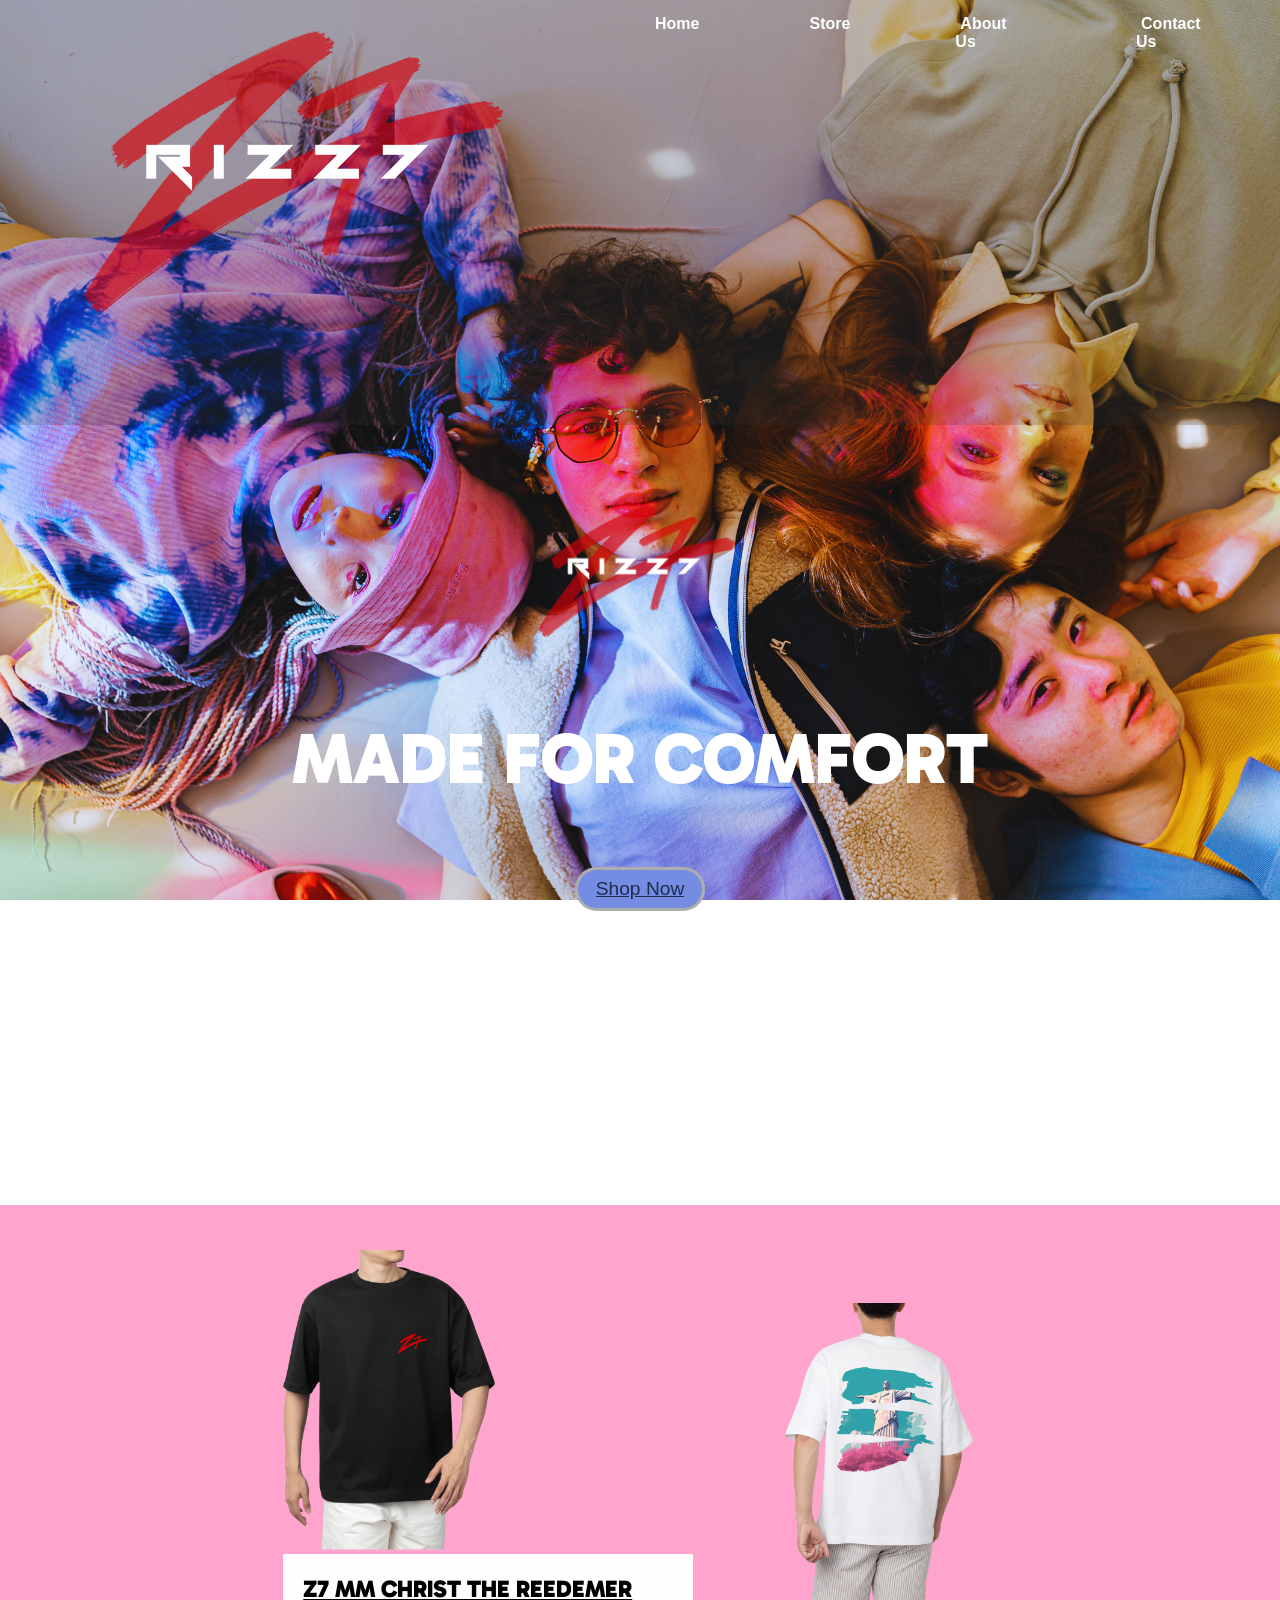
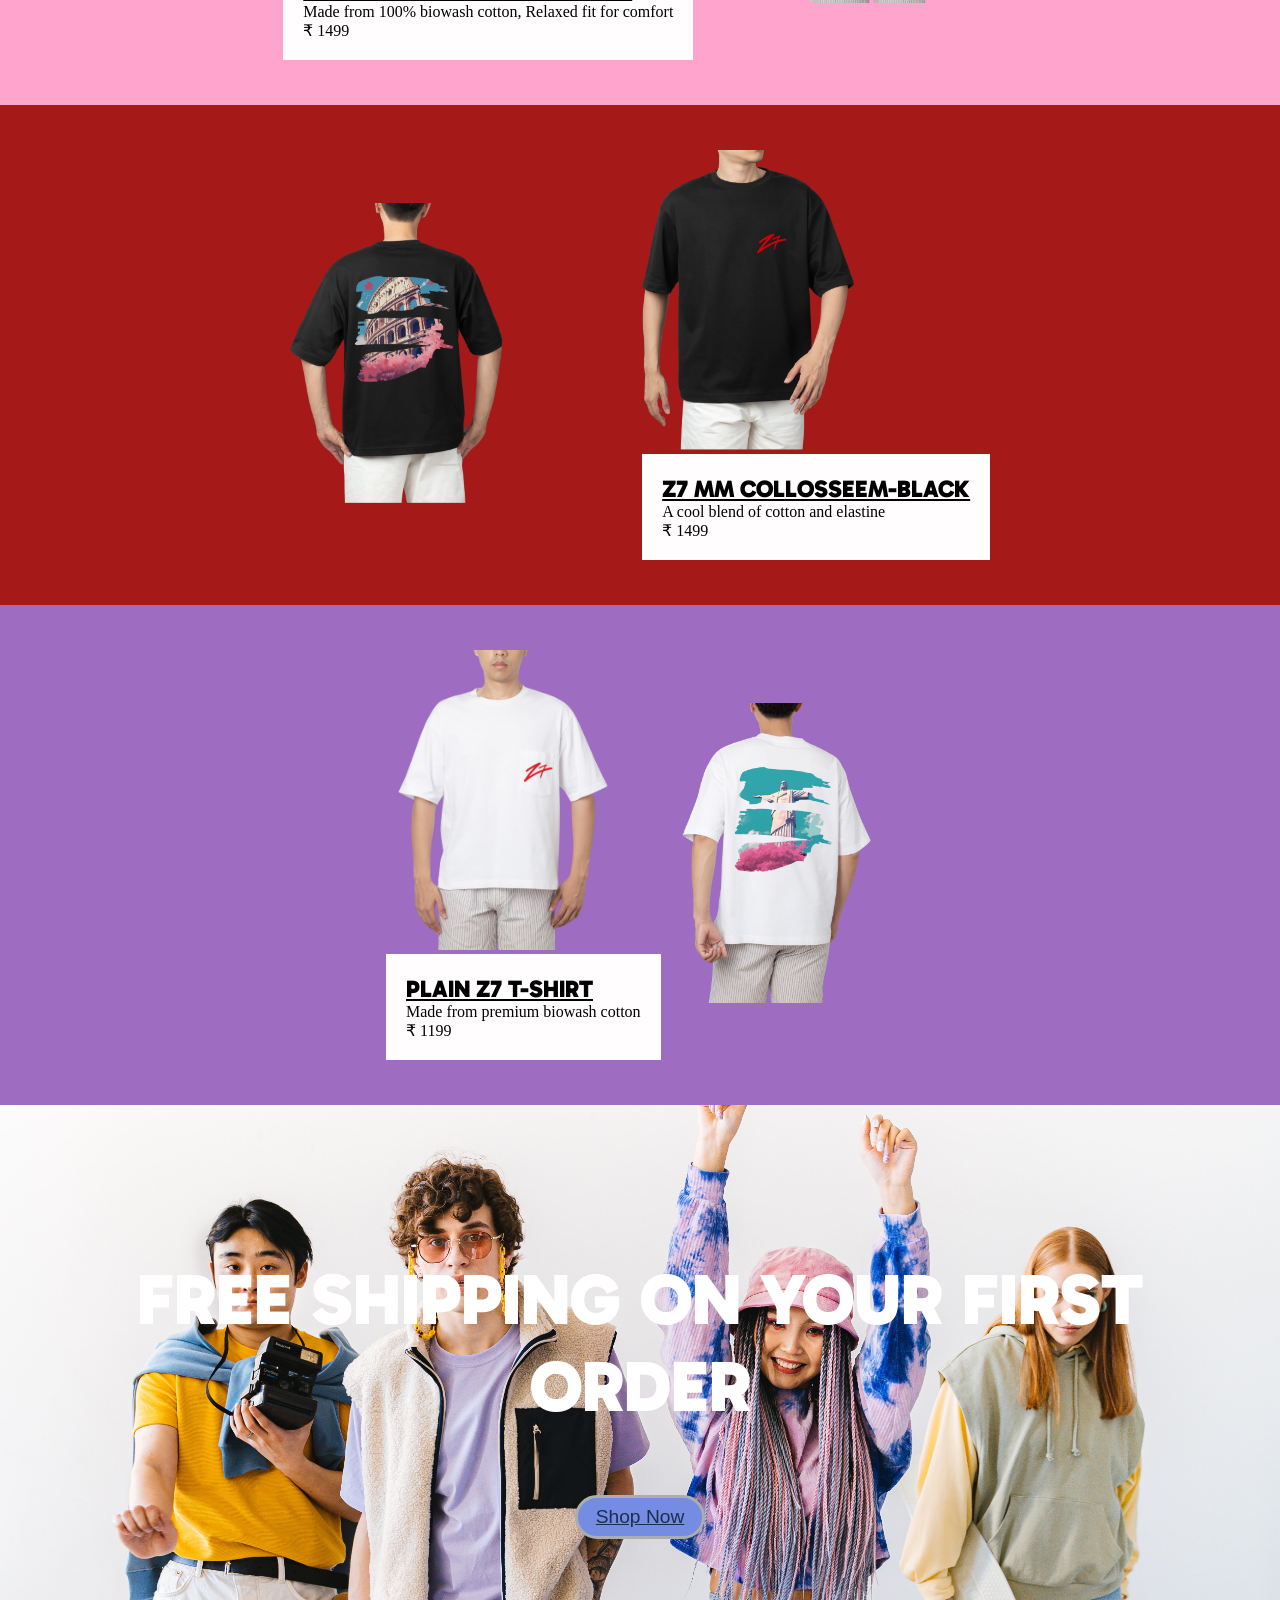
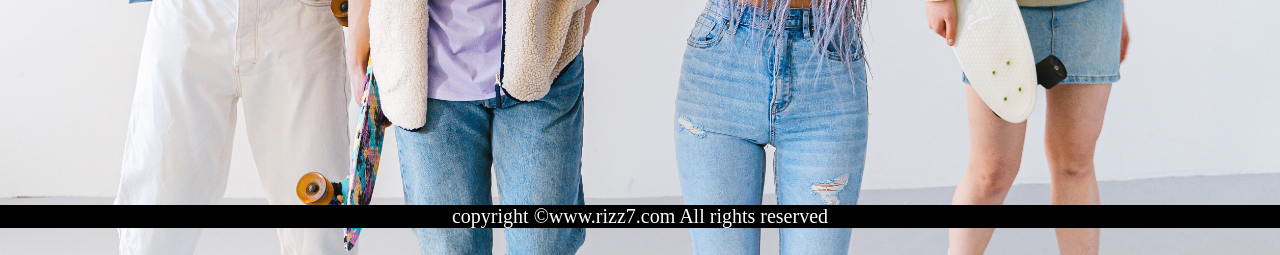
==== index.html @ 1fa8eeb3 "Add files via upload" ====
<!DOCTYPE html>
<html lang="en">

<head>
  <meta charset="UTF-8">
  <meta name="viewport" content="width=device-width, initial-scale=1.0">
  <title>clothing</title>
  <link rel="stylesheet" href="style.css">
  <link rel="preconnect" href="https://fonts.googleapis.com">
  <link rel="preconnect" href="https://fonts.googleapis.com">
  <link rel="preconnect" href="https://fonts.gstatic.com" crossorigin>
  <link href="https://fonts.googleapis.com/css2?family=Gabarito:wght@800&display=swap" rel="stylesheet">

</head>

<body>
  <header>
    <nav>

      <ul>
        <img class="log" src="logo.png" alt="">
        <li class="item"><a href="#Home">Home</a></li>
        <li class="item"><a href="#">Store</a></li>
        <li class="item"><a href="#">About Us</a></li>
        <li class="item"><a href="#foot">Contact Us</a></li>
      </ul>
      <label id="icon">
        <i class="fas fa-barss"></i>
      </label>
    </nav>
  </header>
  <section id="container-1">
    <img class="logo" src="logo.png" alt="">
    <h1 class="h-primary">MADE FOR COMFORT</h1>

    <button class="btn">Shop Now</button>
  </section>

  <section id="container-2">
    <div id="cont2">
      <div class="box2">
        <img class="img" src="imga.png" alt="">
        <div class="font">

          <h2 class="h-secondary center">Z7 MM CHRIST THE REEDEMER</h2>
          <p class="center">Made from 100% biowash cotton, Relaxed fit for comfort
            <br> ₹ 1499
          </p>
        </div>
      </div>
      <div class="box2">
        <img class="img" src="imgd.png" alt="">
      </div>
    </div>
  </section>
  <section id="container-3">
    <div id="cont3">
      <div class="box3">
        <img class="img" src="imgb.png" alt="">
      </div>
      <div class="box3">
        <img class="img" src="imga.png" alt="">
        <div class="font">
          <h2 class="h-secondary center">Z7 MM COLLOSSEEM-BLACK</h2>

          <p class="center">A cool blend of cotton and elastine

            <br> ₹ 1499
          </p>
        </div>
      </div>
    </div>

    <section id="container-4">
      <div id="cont4">
        <div class="box4">
          <img class="img" src="imgc.png" alt="">
          <div class="font">

            <h2 class="h-secondary center">PLAIN Z7 T-SHIRT</h2>
            <p class="center">Made from premium biowash cotton

              <br> ₹ 1199
            </p>
          </div>
        </div>
        <div class="box4">
          <img class="img" src="imgd.png" alt="">
        </div>
      </div>
    </section>
    <section id="container-5">
      <h1 class="h-primary">FREE SHIPPING ON YOUR FIRST ORDER</h1>
      <button class="btn">Shop Now</button>
    </section>


    <footer id="foot">
      <div class="footer">
        copyright &copy;www.rizz7.com All rights reserved
      </div>
    </footer>
</body>

</html>
---- style.css ----
* {
    margin: 0;
    padding: 0;
  }
  
  header {
    margin: 5px;
    display: block;
    margin: auto;
    width: 100%;
    background-color: #33333332;
    align-content: center;
  }
  
  header nav ul {
    display: flex;
    /* align-items: center; */
    justify-content: center;
    list-style: none;
  }
  
  nav li {
    margin: 15px 50px;
  }
  nav ul li:hover {
    transform: scale(1.2);
  }
  nav ul li a {
    color: #fff;
    text-decoration: none;
    padding: 5px;
    font-weight: bold;
    font-family: "Roboto", sans-serif;
  }
  nav ul li a:hover {
    background-color: #d3c7c7;
    border-radius: 4px;
    color: black;
    text-decoration: underline;
    /* box-shadow: 0px 0px 10px 2px rgb(248, 240, 240); */
  }
  
  #container-1 {
    display: flex;
    flex-direction: column;
    height: 600px;
    justify-content: center;
    align-items: center;
    color: #fff;
  }
  .logo {
    height: 250px;
  }
  
  .h-primary {
    font-size: 5rem;
    margin: 25px;
    text-align: center;
    font-weight: 900;
    font-family: "Gabarito", cursive;
    word-wrap: break-word;
  }
  
  .btn {
    cursor: pointer;
    margin: 40px;
    padding: 10px 35px;
    border: 3px solid rgb(173, 173, 173);
    font-size: 1.5rem;
    color: rgb(30, 45, 76);
    background-color: rgb(116, 140, 226);
    border-radius: 25px;
    text-decoration: underline;
    font-family: "Roboto", sans-serif;
  }
  
  #container-1::before {
    content: "";
    background: url(bg1.jpg) no-repeat center center/cover;
    position: absolute;
    top: 0;
    left: 0;
    height: 100%;
    width: 100%;
    z-index: -1;
    opacity: 1;
  }
  
  #container-2 {
    padding: 130px 0px;
    height: 700px;
  }
  
  .img {
    height: 500px;
  }
  
  #container-2 #cont2 {
    align-content: center;
    justify-content: center;
    align-items: center;
    display: flex;
    width: 100%;
    height: 100%;
    background-color: rgb(255 165 205);
  }
  
  .box2 {
    margin: 0px 70px;
  }
  #container-3 {
    /* padding: 130px 0px; */
    height: 700px;
  }
  #container-3 #cont3 {
    align-content: center;
    justify-content: center;
    align-items: center;
    display: flex;
    width: 100%;
    height: 100%;
    background-color: rgb(165, 25, 25);
  }
  
  .box3 {
    margin: 0px 70px;
  }
  
  #container-4 {
    padding: 90px 0px;
    height: 700px;
  }
  #container-4 #cont4 {
    align-content: center;
    justify-content: center;
    align-items: center;
    display: flex;
    width: 100%;
    height: 100%;
    background-color: rgb(158 108 192);
  }
  
  #container-5 {
    display: flex;
    flex-direction: column;
    height: 600px;
    justify-content: center;
    align-items: center;
    color: #fff;
  }
  
  #container-5::before {
    content: "";
    background: url(bg2.jpg) no-repeat center center/cover;
    position: absolute;
    height: 100%;
    width: 100%;
    z-index: -1;
    opacity: 1;
  }
  
  .footer {
    margin-bottom: 2px;
    background-color: black;
    color: white;
    text-align: center;
    font-size: 20px;
    margin: 100px 0px;
  }
  
  /* started text decoration */
  
  .h-secondary {
    text-decoration: underline;
    color: rgb(0, 0, 0);
    text-decoration: bold;
    font-weight: 900;
    font-family: "Gabarito", cursive;
  }
  .font {
    background-color: #fffdfd;
    padding: 20px;
  }
  .font:hover {
    box-shadow: 0px 0px 15px 5px;
    transform: scale(1.1);
  }
  
  .btn:hover {
    /* box-shadow: 0px 0px 15px 5px; */
    transform: scale(1.1);
  }
  
  @media only screen and (max-width: 1280px) {
    #container-1 {
      height: 400px;
      padding: 65px;
    }
  
    .logo {
      height: 200px;
      margin-top: 60px;
    }
  
    .h-primary {
      font-size: 4.5rem;
      margin: 25px;
    }
  
    .btn {
      padding: 8px 18px;
      font-size: 1.2rem;
    }
  
    #container-2 {
      height: 500px;
      margin-top: 250px;
      padding: 0px 0px;
    }
    .img {
      height: 300px;
    }
  
    .box2 {
      margin: 0px 35px;
    }
  
    #container-3 {
      height: 500px;
      margin: 0px;
    }
    .box3 {
      margin: 0px 70px;
    }
  
    #container-4 {
      height: 500px;
      padding: 0px 0px;
    }
  
    #footer {
      font-size: 18px;
    }
  }
  @media only screen and (max-width: 1024px) {
    #container-1 {
      height: 390px;
      padding: 60px;
    }
  
    .logo {
      height: 180px;
      margin-top: 50px;
    }
  
    .h-primary {
      margin: 30px;
    }
    .img {
      height: 275px;
    }
  
    .box2 {
      margin: 0px 30px;
    }
  
    .box3 {
      margin: 0px 60px;
    }
    .h-secondary {
      font-size: 1.4rem;
    }
  }
  
  @media only screen and (max-width: 768px) {
    nav ul li a {
      padding: 0px;
    }
    #container-1 {
      height: 380px;
    }
  
    .logo {
      height: 170px;
      margin-top: 50px;
    }
  
    .h-primary {
      margin: 35px;
    }
    #container-2 #cont2 {
      display: block;
    }
  
    #container-3 #cont3 {
      display: block;
    }
    
    #container-4 #cont4 {
      display: block;
    }
    #container-2 {
      height: 1000px;
      padding: 0px 0px;
      margin: 0px 0px;
      justify-content: center;
      align-items: center;
      text-align: center;
  
    }
    .box2 {
      margin: 70px 160px;
    }
    .img {
      height: 400px;
      align-items: center;
    }
  
    #container-3 {
      height: 1000px;
      margin: 0px;
    }
    .box3 {
      margin: 20px 160px;
    }
  
    #container-4 {
      height: 1000px;
      padding: 0px;
    }
    .box4{
  
      margin: 20px 160px;
    }
    .h-secondary {
      font-size: 1.2rem;
    }
  }
  
  @media only screen and (max-width: 640px) {
      nav{
          display: none;
      }
    #container-1 {
      height: 300px;
    }
  
    .logo {
      height: 120px;
      margin-top: 50px;
    }
  
    .h-primary {
      margin: 30px;
      font-size: 3rem;
    }
    .h-secondary {
      font-size: 1rem;
    }
    .img{
      height: 250px;
  
    }
    #container-2 {
      height: 750px;
    }
    .box2 {
      margin: 100px 35px;
    }
    #container-3 {
      height: 750px;
    }
    .box3{
      margin: 100px 82px;
    }
    #container-4{
      height: 750px;
    }
    .box4{
      margin:100px 82px;
    }
    .h-secondary{
      font-size: 0.8rem;
    }
  
    .btn{
  
      /* padding: 1px 2px; */
      font-size: 1rem;
    }
  }
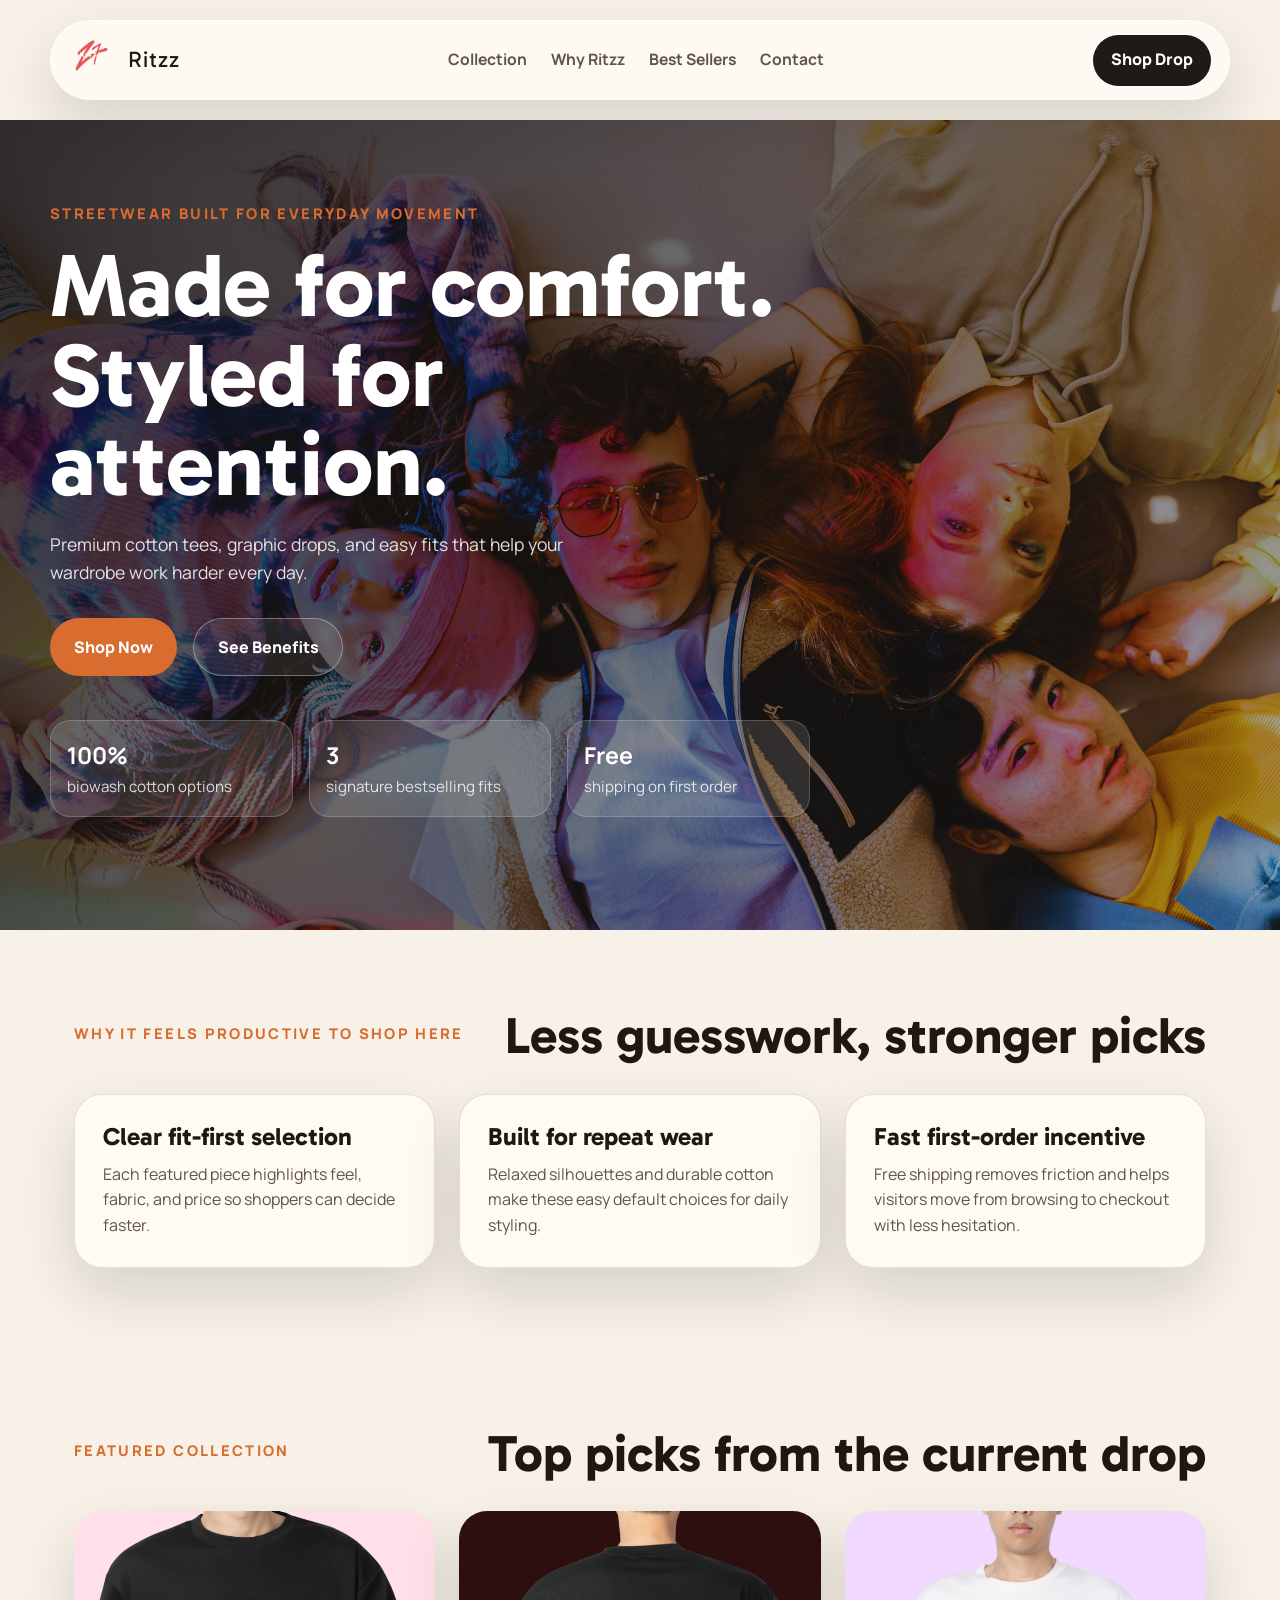
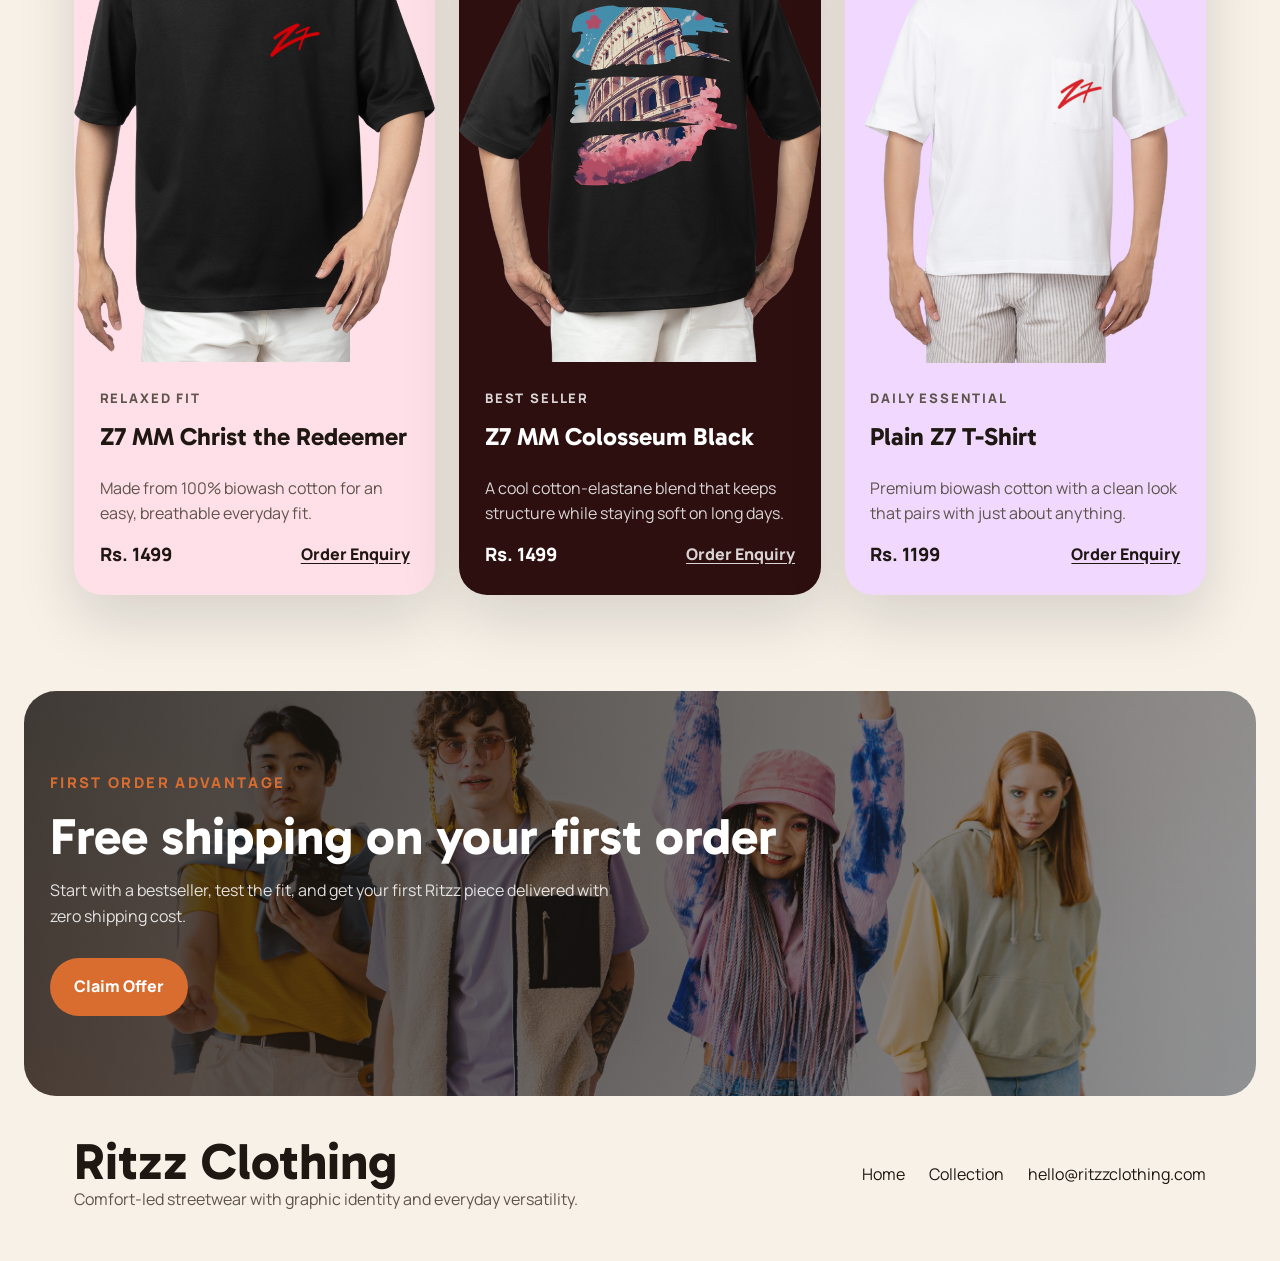
==== commit f33eb70f: "ok ok" ====
--- a/index.html
+++ b/index.html
@@ -1,106 +1,157 @@
-
-<!DOCTYPE html>
-<html lang="en">
-
-<head>
-  <meta charset="UTF-8">
-  <meta name="viewport" content="width=device-width, initial-scale=1.0">
-  <title>clothing</title>
-  <link rel="stylesheet" href="style.css">
-  <link rel="preconnect" href="https://fonts.googleapis.com">
-  <link rel="preconnect" href="https://fonts.googleapis.com">
-  <link rel="preconnect" href="https://fonts.gstatic.com" crossorigin>
-  <link href="https://fonts.googleapis.com/css2?family=Gabarito:wght@800&display=swap" rel="stylesheet">
-
-</head>
-
-<body>
-  <header>
-    <nav>
-
-      <ul>
-        <img class="log" src="logo.png" alt="">
-        <li class="item"><a href="#Home">Home</a></li>
-        <li class="item"><a href="#">Store</a></li>
-        <li class="item"><a href="#">About Us</a></li>
-        <li class="item"><a href="#foot">Contact Us</a></li>
-      </ul>
-      <label id="icon">
-        <i class="fas fa-barss"></i>
-      </label>
-    </nav>
-  </header>
-  <section id="container-1">
-    <img class="logo" src="logo.png" alt="">
-    <h1 class="h-primary">MADE FOR COMFORT</h1>
-
-    <button class="btn">Shop Now</button>
-  </section>
-
-  <section id="container-2">
-    <div id="cont2">
-      <div class="box2">
-        <img class="img" src="imga.png" alt="">
-        <div class="font">
-
-          <h2 class="h-secondary center">Z7 MM CHRIST THE REEDEMER</h2>
-          <p class="center">Made from 100% biowash cotton, Relaxed fit for comfort
-            <br> ₹ 1499
-          </p>
-        </div>
-      </div>
-      <div class="box2">
-        <img class="img" src="imgd.png" alt="">
-      </div>
-    </div>
-  </section>
-  <section id="container-3">
-    <div id="cont3">
-      <div class="box3">
-        <img class="img" src="imgb.png" alt="">
-      </div>
-      <div class="box3">
-        <img class="img" src="imga.png" alt="">
-        <div class="font">
-          <h2 class="h-secondary center">Z7 MM COLLOSSEEM-BLACK</h2>
-
-          <p class="center">A cool blend of cotton and elastine
-
-            <br> ₹ 1499
-          </p>
-        </div>
-      </div>
-    </div>
-
-    <section id="container-4">
-      <div id="cont4">
-        <div class="box4">
-          <img class="img" src="imgc.png" alt="">
-          <div class="font">
-
-            <h2 class="h-secondary center">PLAIN Z7 T-SHIRT</h2>
-            <p class="center">Made from premium biowash cotton
-
-              <br> ₹ 1199
-            </p>
-          </div>
-        </div>
-        <div class="box4">
-          <img class="img" src="imgd.png" alt="">
-        </div>
-      </div>
-    </section>
-    <section id="container-5">
-      <h1 class="h-primary">FREE SHIPPING ON YOUR FIRST ORDER</h1>
-      <button class="btn">Shop Now</button>
-    </section>
-
-
-    <footer id="foot">
-      <div class="footer">
-        copyright &copy;www.rizz7.com All rights reserved
-      </div>
-    </footer>
-</body>
-
-</html>+<!DOCTYPE html>
+<html lang="en">
+<head>
+  <meta charset="UTF-8">
+  <meta name="viewport" content="width=device-width, initial-scale=1.0">
+  <title>Ritzz Clothing</title>
+  <meta
+    name="description"
+    content="Ritzz Clothing offers premium streetwear essentials with bold graphics, relaxed fits, and first-order free shipping."
+  >
+  <link rel="preconnect" href="https://fonts.googleapis.com">
+  <link rel="preconnect" href="https://fonts.gstatic.com" crossorigin>
+  <link
+    href="https://fonts.googleapis.com/css2?family=Gabarito:wght@400;600;800&family=Manrope:wght@400;500;700;800&display=swap"
+    rel="stylesheet"
+  >
+  <link rel="stylesheet" href="style.css">
+</head>
+<body>
+  <header class="site-header" id="home">
+    <nav class="navbar" aria-label="Primary">
+      <a class="brand" href="#home">
+        <img class="brand-mark" src="logo.png" alt="Ritzz Clothing logo">
+        <span>Ritzz</span>
+      </a>
+      <ul class="nav-links">
+        <li><a href="#collection">Collection</a></li>
+        <li><a href="#benefits">Why Ritzz</a></li>
+        <li><a href="#spotlight">Best Sellers</a></li>
+        <li><a href="#contact">Contact</a></li>
+      </ul>
+      <a class="nav-cta" href="#collection">Shop Drop</a>
+    </nav>
+  </header>
+
+  <main>
+    <section class="hero">
+      <div class="hero-overlay"></div>
+      <div class="hero-content">
+        <p class="eyebrow">Streetwear built for everyday movement</p>
+        <h1>Made for comfort. Styled for attention.</h1>
+        <p class="hero-copy">
+          Premium cotton tees, graphic drops, and easy fits that help your wardrobe work harder every day.
+        </p>
+        <div class="hero-actions">
+          <a class="btn btn-primary" href="#collection">Shop Now</a>
+          <a class="btn btn-secondary" href="#benefits">See Benefits</a>
+        </div>
+        <div class="hero-metrics" aria-label="Store highlights">
+          <div>
+            <strong>100%</strong>
+            <span>biowash cotton options</span>
+          </div>
+          <div>
+            <strong>3</strong>
+            <span>signature bestselling fits</span>
+          </div>
+          <div>
+            <strong>Free</strong>
+            <span>shipping on first order</span>
+          </div>
+        </div>
+      </div>
+    </section>
+
+    <section class="benefits" id="benefits">
+      <div class="section-heading">
+        <p class="eyebrow">Why it feels productive to shop here</p>
+        <h2>Less guesswork, stronger picks</h2>
+      </div>
+      <div class="benefit-grid">
+        <article class="benefit-card">
+          <h3>Clear fit-first selection</h3>
+          <p>Each featured piece highlights feel, fabric, and price so shoppers can decide faster.</p>
+        </article>
+        <article class="benefit-card">
+          <h3>Built for repeat wear</h3>
+          <p>Relaxed silhouettes and durable cotton make these easy default choices for daily styling.</p>
+        </article>
+        <article class="benefit-card">
+          <h3>Fast first-order incentive</h3>
+          <p>Free shipping removes friction and helps visitors move from browsing to checkout with less hesitation.</p>
+        </article>
+      </div>
+    </section>
+
+    <section class="collection" id="collection">
+      <div class="section-heading">
+        <p class="eyebrow">Featured collection</p>
+        <h2>Top picks from the current drop</h2>
+      </div>
+
+      <div class="product-grid">
+        <article class="product-card product-card-light">
+          <img src="imga.png" alt="Z7 MM Christ the Redeemer t-shirt">
+          <div class="product-copy">
+            <p class="product-tag">Relaxed fit</p>
+            <h3>Z7 MM Christ the Redeemer</h3>
+            <p>Made from 100% biowash cotton for an easy, breathable everyday fit.</p>
+            <div class="product-meta">
+              <span class="price">Rs. 1499</span>
+              <a href="#contact">Order Enquiry</a>
+            </div>
+          </div>
+        </article>
+
+        <article class="product-card product-card-dark" id="spotlight">
+          <img src="imgb.png" alt="Z7 MM Colosseum black t-shirt">
+          <div class="product-copy">
+            <p class="product-tag">Best seller</p>
+            <h3>Z7 MM Colosseum Black</h3>
+            <p>A cool cotton-elastane blend that keeps structure while staying soft on long days.</p>
+            <div class="product-meta">
+              <span class="price">Rs. 1499</span>
+              <a href="#contact">Order Enquiry</a>
+            </div>
+          </div>
+        </article>
+
+        <article class="product-card product-card-accent">
+          <img src="imgc.png" alt="Plain Z7 t-shirt">
+          <div class="product-copy">
+            <p class="product-tag">Daily essential</p>
+            <h3>Plain Z7 T-Shirt</h3>
+            <p>Premium biowash cotton with a clean look that pairs with just about anything.</p>
+            <div class="product-meta">
+              <span class="price">Rs. 1199</span>
+              <a href="#contact">Order Enquiry</a>
+            </div>
+          </div>
+        </article>
+      </div>
+    </section>
+
+    <section class="promo">
+      <div class="promo-content">
+        <p class="eyebrow">First order advantage</p>
+        <h2>Free shipping on your first order</h2>
+        <p>Start with a bestseller, test the fit, and get your first Ritzz piece delivered with zero shipping cost.</p>
+        <a class="btn btn-primary" href="#contact">Claim Offer</a>
+      </div>
+    </section>
+  </main>
+
+  <footer class="site-footer" id="contact">
+    <div>
+      <h2>Ritzz Clothing</h2>
+      <p>Comfort-led streetwear with graphic identity and everyday versatility.</p>
+    </div>
+    <div class="footer-links">
+      <a href="#home">Home</a>
+      <a href="#collection">Collection</a>
+      <a href="mailto:hello@ritzzclothing.com">hello@ritzzclothing.com</a>
+    </div>
+  </footer>
+</body>
+</html>
--- a/style.css
+++ b/style.css
@@ -1,391 +1,477 @@
-* {
-    margin: 0;
-    padding: 0;
-  }
-  
-  header {
-    margin: 5px;
-    display: block;
-    margin: auto;
-    width: 100%;
-    background-color: #33333332;
-    align-content: center;
-  }
-  
-  header nav ul {
-    display: flex;
-    /* align-items: center; */
-    justify-content: center;
-    list-style: none;
-  }
-  
-  nav li {
-    margin: 15px 50px;
-  }
-  nav ul li:hover {
-    transform: scale(1.2);
-  }
-  nav ul li a {
-    color: #fff;
-    text-decoration: none;
-    padding: 5px;
-    font-weight: bold;
-    font-family: "Roboto", sans-serif;
-  }
-  nav ul li a:hover {
-    background-color: #d3c7c7;
-    border-radius: 4px;
-    color: black;
-    text-decoration: underline;
-    /* box-shadow: 0px 0px 10px 2px rgb(248, 240, 240); */
-  }
-  
-  #container-1 {
-    display: flex;
-    flex-direction: column;
-    height: 600px;
-    justify-content: center;
-    align-items: center;
-    color: #fff;
-  }
-  .logo {
-    height: 250px;
-  }
-  
-  .h-primary {
-    font-size: 5rem;
-    margin: 25px;
-    text-align: center;
-    font-weight: 900;
-    font-family: "Gabarito", cursive;
-    word-wrap: break-word;
-  }
-  
-  .btn {
-    cursor: pointer;
-    margin: 40px;
-    padding: 10px 35px;
-    border: 3px solid rgb(173, 173, 173);
-    font-size: 1.5rem;
-    color: rgb(30, 45, 76);
-    background-color: rgb(116, 140, 226);
-    border-radius: 25px;
-    text-decoration: underline;
-    font-family: "Roboto", sans-serif;
-  }
-  
-  #container-1::before {
-    content: "";
-    background: url(bg1.jpg) no-repeat center center/cover;
-    position: absolute;
-    top: 0;
-    left: 0;
-    height: 100%;
-    width: 100%;
-    z-index: -1;
-    opacity: 1;
-  }
-  
-  #container-2 {
-    padding: 130px 0px;
-    height: 700px;
-  }
-  
-  .img {
-    height: 500px;
-  }
-  
-  #container-2 #cont2 {
-    align-content: center;
-    justify-content: center;
-    align-items: center;
-    display: flex;
-    width: 100%;
-    height: 100%;
-    background-color: rgb(255 165 205);
-  }
-  
-  .box2 {
-    margin: 0px 70px;
-  }
-  #container-3 {
-    /* padding: 130px 0px; */
-    height: 700px;
-  }
-  #container-3 #cont3 {
-    align-content: center;
-    justify-content: center;
-    align-items: center;
-    display: flex;
-    width: 100%;
-    height: 100%;
-    background-color: rgb(165, 25, 25);
-  }
-  
-  .box3 {
-    margin: 0px 70px;
-  }
-  
-  #container-4 {
-    padding: 90px 0px;
-    height: 700px;
-  }
-  #container-4 #cont4 {
-    align-content: center;
-    justify-content: center;
-    align-items: center;
-    display: flex;
-    width: 100%;
-    height: 100%;
-    background-color: rgb(158 108 192);
-  }
-  
-  #container-5 {
-    display: flex;
-    flex-direction: column;
-    height: 600px;
-    justify-content: center;
-    align-items: center;
-    color: #fff;
-  }
-  
-  #container-5::before {
-    content: "";
-    background: url(bg2.jpg) no-repeat center center/cover;
-    position: absolute;
-    height: 100%;
-    width: 100%;
-    z-index: -1;
-    opacity: 1;
-  }
-  
-  .footer {
-    margin-bottom: 2px;
-    background-color: black;
-    color: white;
-    text-align: center;
-    font-size: 20px;
-    margin: 100px 0px;
-  }
-  
-  /* started text decoration */
-  
-  .h-secondary {
-    text-decoration: underline;
-    color: rgb(0, 0, 0);
-    text-decoration: bold;
-    font-weight: 900;
-    font-family: "Gabarito", cursive;
-  }
-  .font {
-    background-color: #fffdfd;
-    padding: 20px;
-  }
-  .font:hover {
-    box-shadow: 0px 0px 15px 5px;
-    transform: scale(1.1);
-  }
-  
-  .btn:hover {
-    /* box-shadow: 0px 0px 15px 5px; */
-    transform: scale(1.1);
-  }
-  
-  @media only screen and (max-width: 1280px) {
-    #container-1 {
-      height: 400px;
-      padding: 65px;
-    }
-  
-    .logo {
-      height: 200px;
-      margin-top: 60px;
-    }
-  
-    .h-primary {
-      font-size: 4.5rem;
-      margin: 25px;
-    }
-  
-    .btn {
-      padding: 8px 18px;
-      font-size: 1.2rem;
-    }
-  
-    #container-2 {
-      height: 500px;
-      margin-top: 250px;
-      padding: 0px 0px;
-    }
-    .img {
-      height: 300px;
-    }
-  
-    .box2 {
-      margin: 0px 35px;
-    }
-  
-    #container-3 {
-      height: 500px;
-      margin: 0px;
-    }
-    .box3 {
-      margin: 0px 70px;
-    }
-  
-    #container-4 {
-      height: 500px;
-      padding: 0px 0px;
-    }
-  
-    #footer {
-      font-size: 18px;
-    }
-  }
-  @media only screen and (max-width: 1024px) {
-    #container-1 {
-      height: 390px;
-      padding: 60px;
-    }
-  
-    .logo {
-      height: 180px;
-      margin-top: 50px;
-    }
-  
-    .h-primary {
-      margin: 30px;
-    }
-    .img {
-      height: 275px;
-    }
-  
-    .box2 {
-      margin: 0px 30px;
-    }
-  
-    .box3 {
-      margin: 0px 60px;
-    }
-    .h-secondary {
-      font-size: 1.4rem;
-    }
-  }
-  
-  @media only screen and (max-width: 768px) {
-    nav ul li a {
-      padding: 0px;
-    }
-    #container-1 {
-      height: 380px;
-    }
-  
-    .logo {
-      height: 170px;
-      margin-top: 50px;
-    }
-  
-    .h-primary {
-      margin: 35px;
-    }
-    #container-2 #cont2 {
-      display: block;
-    }
-  
-    #container-3 #cont3 {
-      display: block;
-    }
-    
-    #container-4 #cont4 {
-      display: block;
-    }
-    #container-2 {
-      height: 1000px;
-      padding: 0px 0px;
-      margin: 0px 0px;
-      justify-content: center;
-      align-items: center;
-      text-align: center;
-  
-    }
-    .box2 {
-      margin: 70px 160px;
-    }
-    .img {
-      height: 400px;
-      align-items: center;
-    }
-  
-    #container-3 {
-      height: 1000px;
-      margin: 0px;
-    }
-    .box3 {
-      margin: 20px 160px;
-    }
-  
-    #container-4 {
-      height: 1000px;
-      padding: 0px;
-    }
-    .box4{
-  
-      margin: 20px 160px;
-    }
-    .h-secondary {
-      font-size: 1.2rem;
-    }
-  }
-  
-  @media only screen and (max-width: 640px) {
-      nav{
-          display: none;
-      }
-    #container-1 {
-      height: 300px;
-    }
-  
-    .logo {
-      height: 120px;
-      margin-top: 50px;
-    }
-  
-    .h-primary {
-      margin: 30px;
-      font-size: 3rem;
-    }
-    .h-secondary {
-      font-size: 1rem;
-    }
-    .img{
-      height: 250px;
-  
-    }
-    #container-2 {
-      height: 750px;
-    }
-    .box2 {
-      margin: 100px 35px;
-    }
-    #container-3 {
-      height: 750px;
-    }
-    .box3{
-      margin: 100px 82px;
-    }
-    #container-4{
-      height: 750px;
-    }
-    .box4{
-      margin:100px 82px;
-    }
-    .h-secondary{
-      font-size: 0.8rem;
-    }
-  
-    .btn{
-  
-      /* padding: 1px 2px; */
-      font-size: 1rem;
-    }
-  }+:root {
+  --bg: #f7f1e8;
+  --surface: #fffaf4;
+  --surface-strong: #1f1a17;
+  --text: #1e1712;
+  --text-soft: #5f544c;
+  --accent: #d96c2f;
+  --accent-dark: #b2501a;
+  --line: rgba(30, 23, 18, 0.12);
+  --shadow: 0 24px 60px rgba(24, 16, 11, 0.14);
+}
+
+* {
+  box-sizing: border-box;
+  margin: 0;
+  padding: 0;
+}
+
+html {
+  scroll-behavior: smooth;
+}
+
+body {
+  background: var(--bg);
+  color: var(--text);
+  font-family: "Manrope", sans-serif;
+  line-height: 1.6;
+}
+
+img {
+  display: block;
+  max-width: 100%;
+}
+
+a {
+  color: inherit;
+  text-decoration: none;
+}
+
+.site-header {
+  left: 0;
+  padding: 1.25rem 0;
+  position: sticky;
+  right: 0;
+  top: 0;
+  z-index: 10;
+}
+
+.navbar {
+  align-items: center;
+  backdrop-filter: blur(14px);
+  background: rgba(255, 250, 244, 0.82);
+  border: 1px solid rgba(255, 255, 255, 0.5);
+  border-radius: 999px;
+  box-shadow: var(--shadow);
+  display: flex;
+  justify-content: space-between;
+  margin: 0 auto;
+  max-width: 1180px;
+  padding: 0.85rem 1.1rem;
+  width: calc(100% - 2rem);
+}
+
+.brand {
+  align-items: center;
+  display: flex;
+  font-family: "Gabarito", sans-serif;
+  font-size: 1.4rem;
+  gap: 0.85rem;
+  letter-spacing: 0.04em;
+}
+
+.brand-mark {
+  height: 46px;
+  width: 46px;
+}
+
+.nav-links {
+  display: flex;
+  gap: 1.5rem;
+  list-style: none;
+}
+
+.nav-links a {
+  color: var(--text-soft);
+  font-size: 0.98rem;
+  font-weight: 700;
+  transition: color 0.2s ease;
+}
+
+.nav-links a:hover,
+.footer-links a:hover {
+  color: var(--accent);
+}
+
+.nav-cta,
+.btn {
+  border-radius: 999px;
+  display: inline-flex;
+  font-weight: 800;
+  justify-content: center;
+  transition: transform 0.2s ease, background-color 0.2s ease, color 0.2s ease;
+}
+
+.nav-cta {
+  background: var(--surface-strong);
+  color: #fff;
+  padding: 0.8rem 1.15rem;
+}
+
+.nav-cta:hover,
+.btn:hover {
+  transform: translateY(-2px);
+}
+
+.hero {
+  align-items: center;
+  background: url("bg1.jpg") center center / cover no-repeat;
+  display: flex;
+  min-height: 90vh;
+  overflow: hidden;
+  padding: 4rem 1.5rem 6rem;
+  position: relative;
+}
+
+.hero-overlay,
+.promo::before {
+  inset: 0;
+  position: absolute;
+  content: "";
+}
+
+.hero-overlay {
+  background:
+    linear-gradient(115deg, rgba(20, 15, 11, 0.82), rgba(20, 15, 11, 0.3)),
+    radial-gradient(circle at top right, rgba(217, 108, 47, 0.35), transparent 35%);
+}
+
+.hero-content,
+.promo-content,
+.benefits,
+.collection,
+.site-footer {
+  margin: 0 auto;
+  max-width: 1180px;
+  width: 100%;
+}
+
+.hero-content {
+  color: #fff;
+  position: relative;
+  z-index: 1;
+}
+
+.eyebrow {
+  color: var(--accent);
+  font-size: 0.92rem;
+  font-weight: 800;
+  letter-spacing: 0.16em;
+  margin-bottom: 1rem;
+  text-transform: uppercase;
+}
+
+.hero h1,
+.section-heading h2,
+.promo h2,
+.site-footer h2 {
+  font-family: "Gabarito", sans-serif;
+  line-height: 1;
+}
+
+.hero h1 {
+  font-size: clamp(3rem, 7vw, 6.3rem);
+  max-width: 760px;
+}
+
+.hero-copy {
+  color: rgba(255, 255, 255, 0.86);
+  font-size: 1.1rem;
+  margin-top: 1.25rem;
+  max-width: 580px;
+}
+
+.hero-actions {
+  display: flex;
+  flex-wrap: wrap;
+  gap: 1rem;
+  margin-top: 2rem;
+}
+
+.btn {
+  border: 1px solid transparent;
+  padding: 0.95rem 1.45rem;
+}
+
+.btn-primary {
+  background: var(--accent);
+  color: #fff;
+}
+
+.btn-primary:hover {
+  background: var(--accent-dark);
+}
+
+.btn-secondary {
+  background: rgba(255, 255, 255, 0.08);
+  border-color: rgba(255, 255, 255, 0.35);
+  color: #fff;
+}
+
+.hero-metrics {
+  display: grid;
+  gap: 1rem;
+  grid-template-columns: repeat(3, minmax(0, 1fr));
+  margin-top: 2.75rem;
+  max-width: 760px;
+}
+
+.hero-metrics div {
+  background: rgba(255, 250, 244, 0.12);
+  border: 1px solid rgba(255, 255, 255, 0.18);
+  border-radius: 1.25rem;
+  padding: 1rem;
+}
+
+.hero-metrics strong {
+  display: block;
+  font-size: 1.45rem;
+}
+
+.hero-metrics span {
+  color: rgba(255, 255, 255, 0.82);
+  font-size: 0.95rem;
+}
+
+.benefits,
+.collection {
+  padding: 5rem 1.5rem;
+}
+
+.section-heading {
+  align-items: end;
+  display: flex;
+  gap: 1.5rem;
+  justify-content: space-between;
+  margin-bottom: 2rem;
+}
+
+.section-heading h2,
+.promo h2,
+.site-footer h2 {
+  font-size: clamp(2.1rem, 4vw, 3.5rem);
+}
+
+.benefit-grid,
+.product-grid {
+  display: grid;
+  gap: 1.5rem;
+}
+
+.benefit-grid {
+  grid-template-columns: repeat(3, minmax(0, 1fr));
+}
+
+.benefit-card,
+.product-card {
+  border-radius: 1.75rem;
+  box-shadow: var(--shadow);
+  overflow: hidden;
+}
+
+.benefit-card {
+  background: var(--surface);
+  border: 1px solid var(--line);
+  padding: 1.75rem;
+}
+
+.benefit-card h3,
+.product-copy h3 {
+  font-family: "Gabarito", sans-serif;
+  font-size: 1.55rem;
+  line-height: 1.1;
+  margin-bottom: 0.75rem;
+}
+
+.benefit-card p,
+.product-copy p,
+.site-footer p {
+  color: var(--text-soft);
+}
+
+.product-grid {
+  grid-template-columns: repeat(3, minmax(0, 1fr));
+}
+
+.product-card {
+  display: flex;
+  flex-direction: column;
+}
+
+.product-card img {
+  aspect-ratio: 4 / 5;
+  object-fit: cover;
+  width: 100%;
+}
+
+.product-copy {
+  display: flex;
+  flex: 1;
+  flex-direction: column;
+  gap: 0.85rem;
+  padding: 1.6rem;
+}
+
+.product-card-light {
+  background: #ffdfe8;
+}
+
+.product-card-dark {
+  background: #2d0f10;
+  color: #fff;
+}
+
+.product-card-dark .product-copy p,
+.product-card-dark .product-meta a {
+  color: rgba(255, 255, 255, 0.82);
+}
+
+.product-card-accent {
+  background: #f0d8ff;
+}
+
+.product-tag {
+  color: var(--accent);
+  font-size: 0.82rem;
+  font-weight: 800;
+  letter-spacing: 0.14em;
+  text-transform: uppercase;
+}
+
+.product-meta {
+  align-items: center;
+  display: flex;
+  justify-content: space-between;
+  margin-top: auto;
+}
+
+.price {
+  font-size: 1.15rem;
+  font-weight: 800;
+}
+
+.product-meta a {
+  font-weight: 800;
+  text-decoration: underline;
+  text-underline-offset: 0.18em;
+}
+
+.promo {
+  background: url("bg2.jpg") center center / cover no-repeat;
+  margin: 1rem 1.5rem 0;
+  overflow: hidden;
+  padding: 5rem 1.5rem;
+  position: relative;
+  border-radius: 2rem;
+}
+
+.promo::before {
+  background:
+    linear-gradient(115deg, rgba(22, 16, 11, 0.82), rgba(22, 16, 11, 0.38)),
+    radial-gradient(circle at bottom left, rgba(217, 108, 47, 0.3), transparent 34%);
+}
+
+.promo-content {
+  color: #fff;
+  position: relative;
+  z-index: 1;
+}
+
+.promo p:not(.eyebrow) {
+  color: rgba(255, 255, 255, 0.85);
+  margin: 1rem 0 1.8rem;
+  max-width: 560px;
+}
+
+.site-footer {
+  align-items: center;
+  display: flex;
+  gap: 2rem;
+  justify-content: space-between;
+  padding: 2.5rem 1.5rem 3rem;
+}
+
+.footer-links {
+  display: flex;
+  flex-wrap: wrap;
+  gap: 1rem 1.5rem;
+  justify-content: flex-end;
+}
+
+@media (max-width: 980px) {
+  .navbar,
+  .site-footer,
+  .section-heading {
+    border-radius: 1.5rem;
+    flex-direction: column;
+    align-items: flex-start;
+  }
+
+  .nav-links,
+  .hero-metrics,
+  .benefit-grid,
+  .product-grid {
+    grid-template-columns: 1fr;
+  }
+
+  .nav-links {
+    display: grid;
+    gap: 0.8rem;
+    width: 100%;
+  }
+
+  .nav-cta {
+    width: 100%;
+  }
+
+  .footer-links {
+    justify-content: flex-start;
+  }
+}
+
+@media (max-width: 640px) {
+  .site-header {
+    padding: 1rem 0 0;
+  }
+
+  .navbar,
+  .benefits,
+  .collection,
+  .site-footer {
+    width: calc(100% - 1.25rem);
+  }
+
+  .hero,
+  .benefits,
+  .collection,
+  .promo,
+  .site-footer {
+    padding-left: 1rem;
+    padding-right: 1rem;
+  }
+
+  .hero {
+    min-height: 82vh;
+    padding-top: 6.5rem;
+  }
+
+  .hero h1 {
+    font-size: clamp(2.5rem, 14vw, 4rem);
+  }
+
+  .hero-copy,
+  .promo p:not(.eyebrow) {
+    font-size: 1rem;
+  }
+
+  .hero-actions,
+  .product-meta {
+    flex-direction: column;
+    align-items: flex-start;
+  }
+
+  .btn,
+  .product-meta a {
+    width: 100%;
+  }
+}
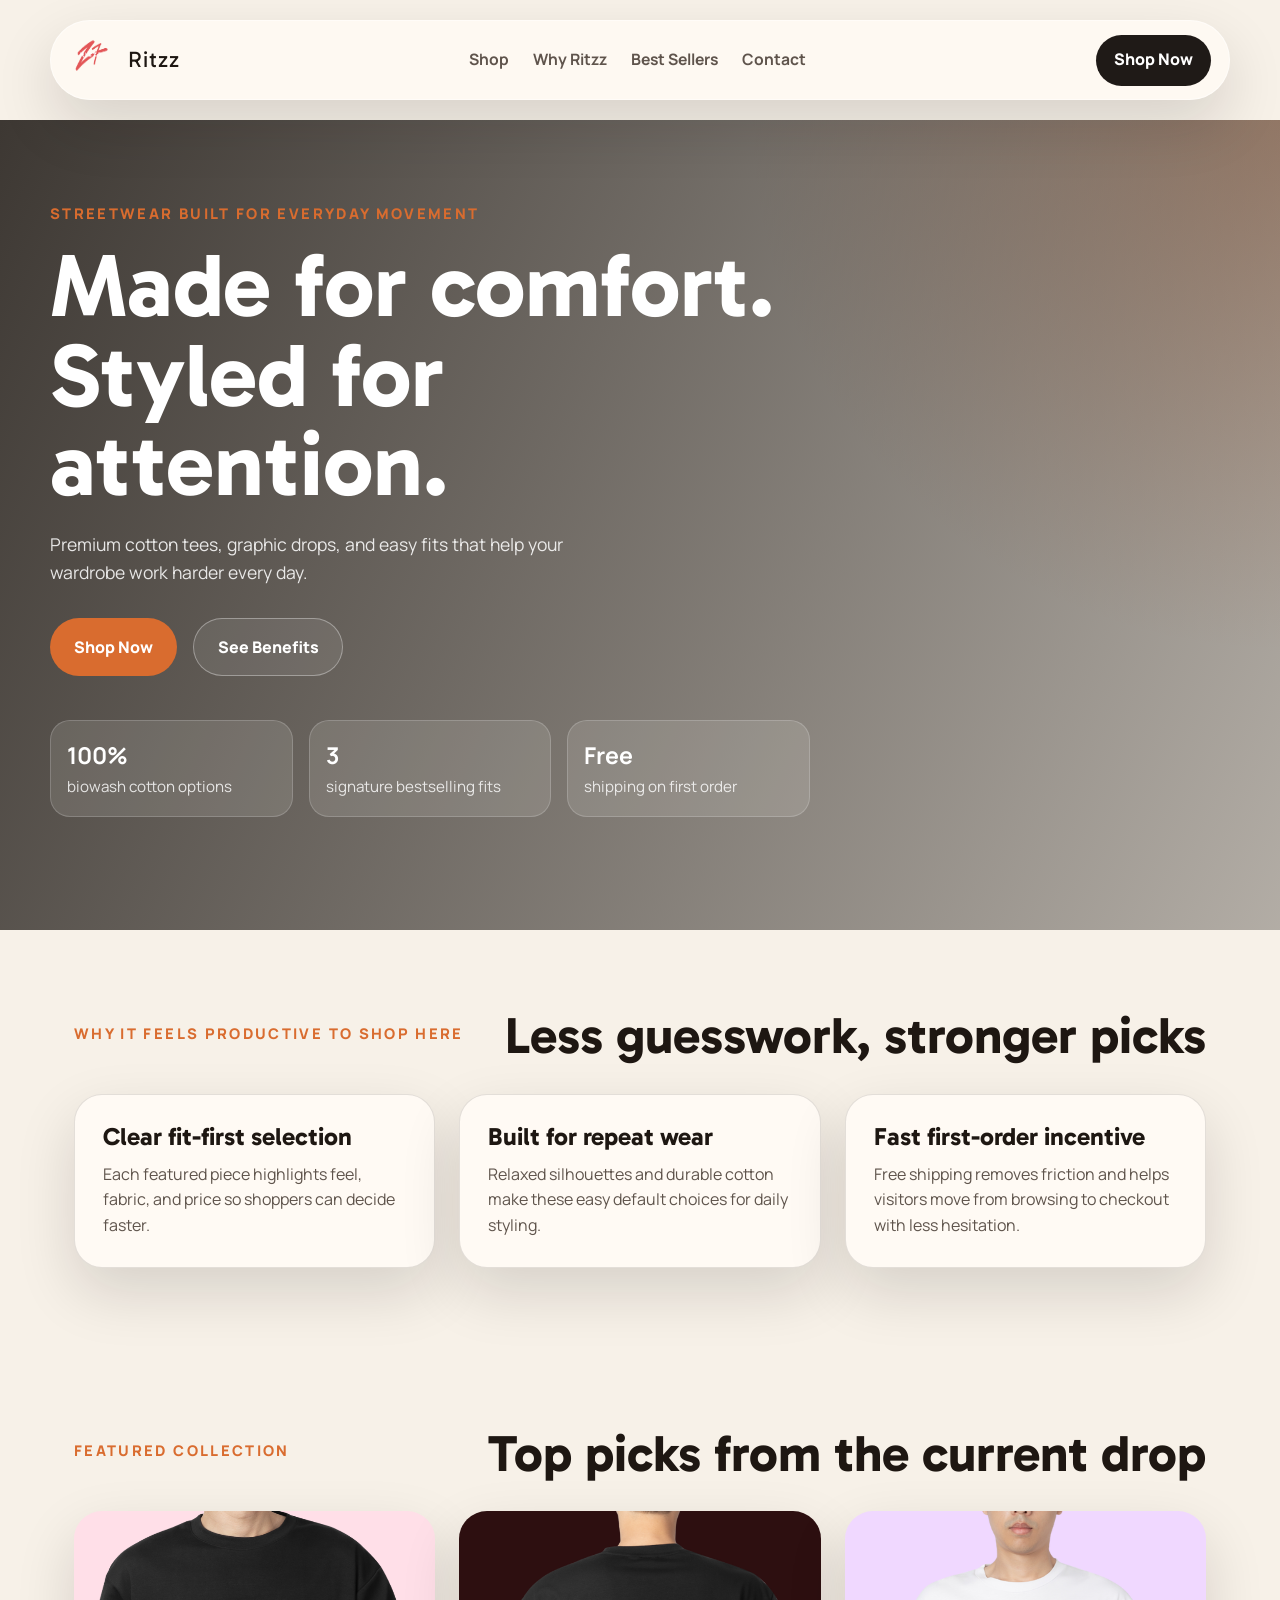
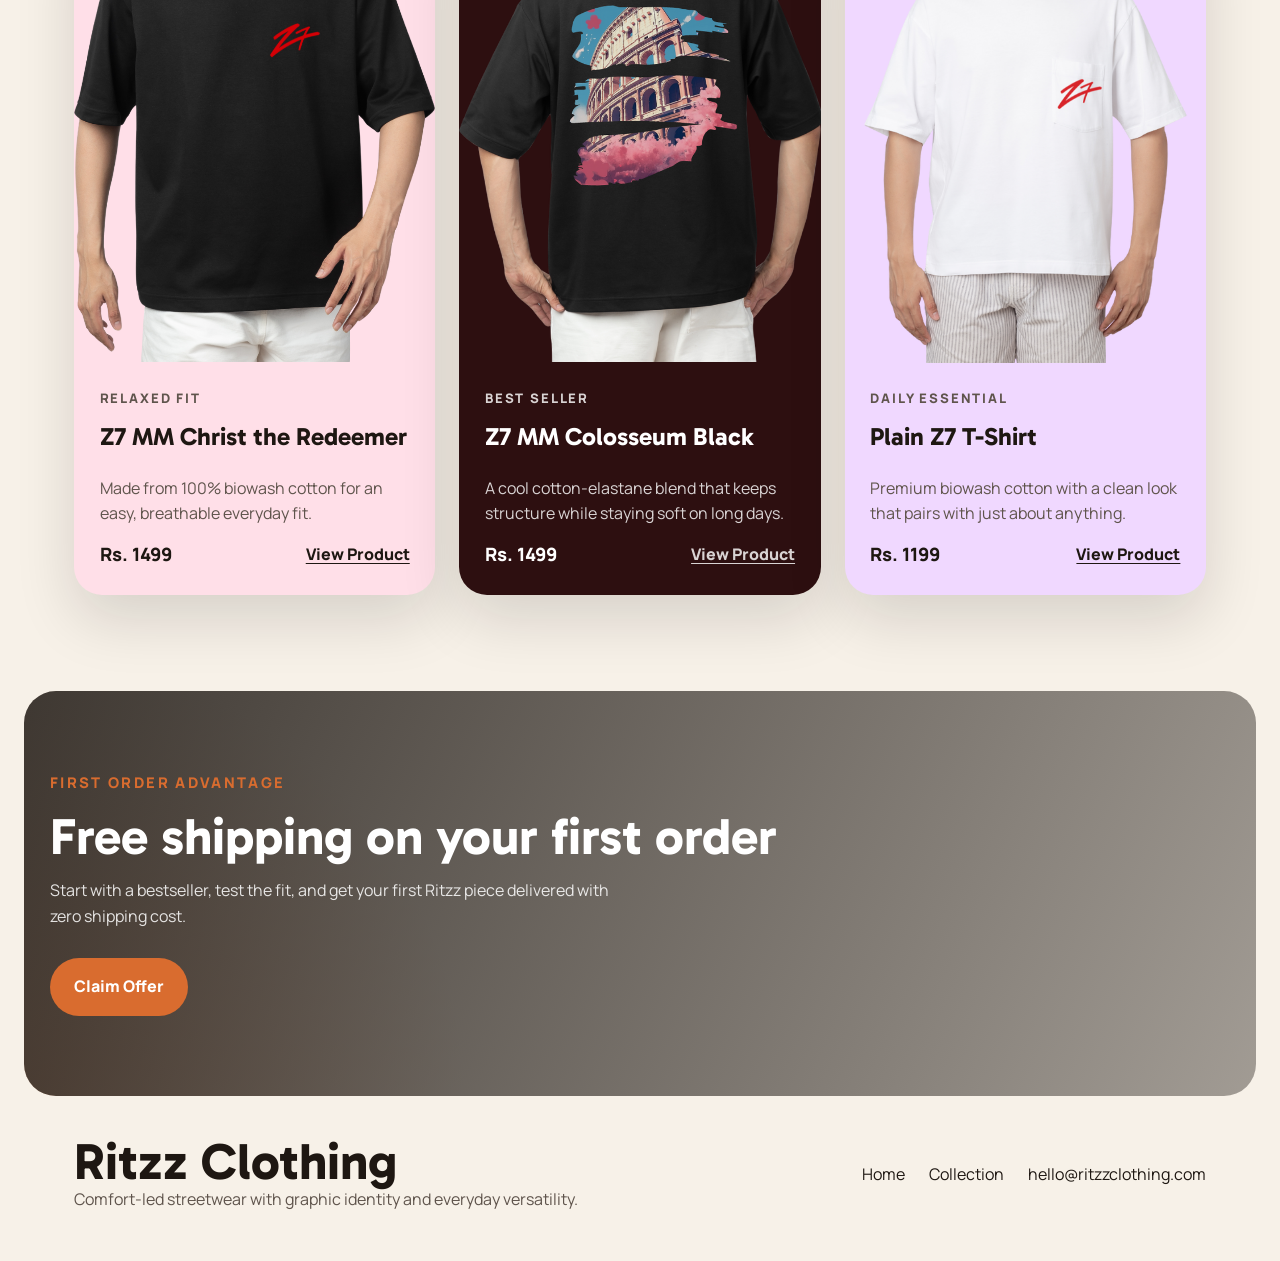
==== commit d40addfc: "Update index.html" ====
--- a/index.html
+++ b/index.html
@@ -14,22 +14,22 @@
     href="https://fonts.googleapis.com/css2?family=Gabarito:wght@400;600;800&family=Manrope:wght@400;500;700;800&display=swap"
     rel="stylesheet"
   >
-  <link rel="stylesheet" href="style.css">
+  <link rel="stylesheet" href="assets/css/style.css">
 </head>
 <body>
   <header class="site-header" id="home">
     <nav class="navbar" aria-label="Primary">
       <a class="brand" href="#home">
-        <img class="brand-mark" src="logo.png" alt="Ritzz Clothing logo">
+        <img class="brand-mark" src="assets/images/logo.png" alt="Ritzz Clothing logo">
         <span>Ritzz</span>
       </a>
       <ul class="nav-links">
-        <li><a href="#collection">Collection</a></li>
+        <li><a href="pages/shop.html">Shop</a></li>
         <li><a href="#benefits">Why Ritzz</a></li>
         <li><a href="#spotlight">Best Sellers</a></li>
         <li><a href="#contact">Contact</a></li>
       </ul>
-      <a class="nav-cta" href="#collection">Shop Drop</a>
+      <a class="nav-cta" href="pages/shop.html">Shop Now</a>
     </nav>
   </header>
 
@@ -43,7 +43,7 @@
           Premium cotton tees, graphic drops, and easy fits that help your wardrobe work harder every day.
         </p>
         <div class="hero-actions">
-          <a class="btn btn-primary" href="#collection">Shop Now</a>
+          <a class="btn btn-primary" href="pages/shop.html">Shop Now</a>
           <a class="btn btn-secondary" href="#benefits">See Benefits</a>
         </div>
         <div class="hero-metrics" aria-label="Store highlights">
@@ -92,40 +92,40 @@
 
       <div class="product-grid">
         <article class="product-card product-card-light">
-          <img src="imga.png" alt="Z7 MM Christ the Redeemer t-shirt">
+          <img src="assets/images/imga.png" alt="Z7 MM Christ the Redeemer t-shirt">
           <div class="product-copy">
             <p class="product-tag">Relaxed fit</p>
             <h3>Z7 MM Christ the Redeemer</h3>
             <p>Made from 100% biowash cotton for an easy, breathable everyday fit.</p>
             <div class="product-meta">
               <span class="price">Rs. 1499</span>
-              <a href="#contact">Order Enquiry</a>
+              <a href="pages/shop.html">View Product</a>
             </div>
           </div>
         </article>
 
         <article class="product-card product-card-dark" id="spotlight">
-          <img src="imgb.png" alt="Z7 MM Colosseum black t-shirt">
+          <img src="assets/images/imgb.png" alt="Z7 MM Colosseum black t-shirt">
           <div class="product-copy">
             <p class="product-tag">Best seller</p>
             <h3>Z7 MM Colosseum Black</h3>
             <p>A cool cotton-elastane blend that keeps structure while staying soft on long days.</p>
             <div class="product-meta">
               <span class="price">Rs. 1499</span>
-              <a href="#contact">Order Enquiry</a>
+              <a href="pages/shop.html">View Product</a>
             </div>
           </div>
         </article>
 
         <article class="product-card product-card-accent">
-          <img src="imgc.png" alt="Plain Z7 t-shirt">
+          <img src="assets/images/imgc.png" alt="Plain Z7 t-shirt">
           <div class="product-copy">
             <p class="product-tag">Daily essential</p>
             <h3>Plain Z7 T-Shirt</h3>
             <p>Premium biowash cotton with a clean look that pairs with just about anything.</p>
             <div class="product-meta">
               <span class="price">Rs. 1199</span>
-              <a href="#contact">Order Enquiry</a>
+              <a href="pages/shop.html">View Product</a>
             </div>
           </div>
         </article>
@@ -137,7 +137,7 @@
         <p class="eyebrow">First order advantage</p>
         <h2>Free shipping on your first order</h2>
         <p>Start with a bestseller, test the fit, and get your first Ritzz piece delivered with zero shipping cost.</p>
-        <a class="btn btn-primary" href="#contact">Claim Offer</a>
+        <a class="btn btn-primary" href="pages/shop.html">Claim Offer</a>
       </div>
     </section>
   </main>
--- a/assets/css/style.css
+++ b/assets/css/style.css
@@ -0,0 +1,477 @@
+:root {
+  --bg: #f7f1e8;
+  --surface: #fffaf4;
+  --surface-strong: #1f1a17;
+  --text: #1e1712;
+  --text-soft: #5f544c;
+  --accent: #d96c2f;
+  --accent-dark: #b2501a;
+  --line: rgba(30, 23, 18, 0.12);
+  --shadow: 0 24px 60px rgba(24, 16, 11, 0.14);
+}
+
+* {
+  box-sizing: border-box;
+  margin: 0;
+  padding: 0;
+}
+
+html {
+  scroll-behavior: smooth;
+}
+
+body {
+  background: var(--bg);
+  color: var(--text);
+  font-family: "Manrope", sans-serif;
+  line-height: 1.6;
+}
+
+img {
+  display: block;
+  max-width: 100%;
+}
+
+a {
+  color: inherit;
+  text-decoration: none;
+}
+
+.site-header {
+  left: 0;
+  padding: 1.25rem 0;
+  position: sticky;
+  right: 0;
+  top: 0;
+  z-index: 10;
+}
+
+.navbar {
+  align-items: center;
+  backdrop-filter: blur(14px);
+  background: rgba(255, 250, 244, 0.82);
+  border: 1px solid rgba(255, 255, 255, 0.5);
+  border-radius: 999px;
+  box-shadow: var(--shadow);
+  display: flex;
+  justify-content: space-between;
+  margin: 0 auto;
+  max-width: 1180px;
+  padding: 0.85rem 1.1rem;
+  width: calc(100% - 2rem);
+}
+
+.brand {
+  align-items: center;
+  display: flex;
+  font-family: "Gabarito", sans-serif;
+  font-size: 1.4rem;
+  gap: 0.85rem;
+  letter-spacing: 0.04em;
+}
+
+.brand-mark {
+  height: 46px;
+  width: 46px;
+}
+
+.nav-links {
+  display: flex;
+  gap: 1.5rem;
+  list-style: none;
+}
+
+.nav-links a {
+  color: var(--text-soft);
+  font-size: 0.98rem;
+  font-weight: 700;
+  transition: color 0.2s ease;
+}
+
+.nav-links a:hover,
+.footer-links a:hover {
+  color: var(--accent);
+}
+
+.nav-cta,
+.btn {
+  border-radius: 999px;
+  display: inline-flex;
+  font-weight: 800;
+  justify-content: center;
+  transition: transform 0.2s ease, background-color 0.2s ease, color 0.2s ease;
+}
+
+.nav-cta {
+  background: var(--surface-strong);
+  color: #fff;
+  padding: 0.8rem 1.15rem;
+}
+
+.nav-cta:hover,
+.btn:hover {
+  transform: translateY(-2px);
+}
+
+.hero {
+  align-items: center;
+  background: url("bg1.jpg") center center / cover no-repeat;
+  display: flex;
+  min-height: 90vh;
+  overflow: hidden;
+  padding: 4rem 1.5rem 6rem;
+  position: relative;
+}
+
+.hero-overlay,
+.promo::before {
+  inset: 0;
+  position: absolute;
+  content: "";
+}
+
+.hero-overlay {
+  background:
+    linear-gradient(115deg, rgba(20, 15, 11, 0.82), rgba(20, 15, 11, 0.3)),
+    radial-gradient(circle at top right, rgba(217, 108, 47, 0.35), transparent 35%);
+}
+
+.hero-content,
+.promo-content,
+.benefits,
+.collection,
+.site-footer {
+  margin: 0 auto;
+  max-width: 1180px;
+  width: 100%;
+}
+
+.hero-content {
+  color: #fff;
+  position: relative;
+  z-index: 1;
+}
+
+.eyebrow {
+  color: var(--accent);
+  font-size: 0.92rem;
+  font-weight: 800;
+  letter-spacing: 0.16em;
+  margin-bottom: 1rem;
+  text-transform: uppercase;
+}
+
+.hero h1,
+.section-heading h2,
+.promo h2,
+.site-footer h2 {
+  font-family: "Gabarito", sans-serif;
+  line-height: 1;
+}
+
+.hero h1 {
+  font-size: clamp(3rem, 7vw, 6.3rem);
+  max-width: 760px;
+}
+
+.hero-copy {
+  color: rgba(255, 255, 255, 0.86);
+  font-size: 1.1rem;
+  margin-top: 1.25rem;
+  max-width: 580px;
+}
+
+.hero-actions {
+  display: flex;
+  flex-wrap: wrap;
+  gap: 1rem;
+  margin-top: 2rem;
+}
+
+.btn {
+  border: 1px solid transparent;
+  padding: 0.95rem 1.45rem;
+}
+
+.btn-primary {
+  background: var(--accent);
+  color: #fff;
+}
+
+.btn-primary:hover {
+  background: var(--accent-dark);
+}
+
+.btn-secondary {
+  background: rgba(255, 255, 255, 0.08);
+  border-color: rgba(255, 255, 255, 0.35);
+  color: #fff;
+}
+
+.hero-metrics {
+  display: grid;
+  gap: 1rem;
+  grid-template-columns: repeat(3, minmax(0, 1fr));
+  margin-top: 2.75rem;
+  max-width: 760px;
+}
+
+.hero-metrics div {
+  background: rgba(255, 250, 244, 0.12);
+  border: 1px solid rgba(255, 255, 255, 0.18);
+  border-radius: 1.25rem;
+  padding: 1rem;
+}
+
+.hero-metrics strong {
+  display: block;
+  font-size: 1.45rem;
+}
+
+.hero-metrics span {
+  color: rgba(255, 255, 255, 0.82);
+  font-size: 0.95rem;
+}
+
+.benefits,
+.collection {
+  padding: 5rem 1.5rem;
+}
+
+.section-heading {
+  align-items: end;
+  display: flex;
+  gap: 1.5rem;
+  justify-content: space-between;
+  margin-bottom: 2rem;
+}
+
+.section-heading h2,
+.promo h2,
+.site-footer h2 {
+  font-size: clamp(2.1rem, 4vw, 3.5rem);
+}
+
+.benefit-grid,
+.product-grid {
+  display: grid;
+  gap: 1.5rem;
+}
+
+.benefit-grid {
+  grid-template-columns: repeat(3, minmax(0, 1fr));
+}
+
+.benefit-card,
+.product-card {
+  border-radius: 1.75rem;
+  box-shadow: var(--shadow);
+  overflow: hidden;
+}
+
+.benefit-card {
+  background: var(--surface);
+  border: 1px solid var(--line);
+  padding: 1.75rem;
+}
+
+.benefit-card h3,
+.product-copy h3 {
+  font-family: "Gabarito", sans-serif;
+  font-size: 1.55rem;
+  line-height: 1.1;
+  margin-bottom: 0.75rem;
+}
+
+.benefit-card p,
+.product-copy p,
+.site-footer p {
+  color: var(--text-soft);
+}
+
+.product-grid {
+  grid-template-columns: repeat(3, minmax(0, 1fr));
+}
+
+.product-card {
+  display: flex;
+  flex-direction: column;
+}
+
+.product-card img {
+  aspect-ratio: 4 / 5;
+  object-fit: cover;
+  width: 100%;
+}
+
+.product-copy {
+  display: flex;
+  flex: 1;
+  flex-direction: column;
+  gap: 0.85rem;
+  padding: 1.6rem;
+}
+
+.product-card-light {
+  background: #ffdfe8;
+}
+
+.product-card-dark {
+  background: #2d0f10;
+  color: #fff;
+}
+
+.product-card-dark .product-copy p,
+.product-card-dark .product-meta a {
+  color: rgba(255, 255, 255, 0.82);
+}
+
+.product-card-accent {
+  background: #f0d8ff;
+}
+
+.product-tag {
+  color: var(--accent);
+  font-size: 0.82rem;
+  font-weight: 800;
+  letter-spacing: 0.14em;
+  text-transform: uppercase;
+}
+
+.product-meta {
+  align-items: center;
+  display: flex;
+  justify-content: space-between;
+  margin-top: auto;
+}
+
+.price {
+  font-size: 1.15rem;
+  font-weight: 800;
+}
+
+.product-meta a {
+  font-weight: 800;
+  text-decoration: underline;
+  text-underline-offset: 0.18em;
+}
+
+.promo {
+  background: url("bg2.jpg") center center / cover no-repeat;
+  margin: 1rem 1.5rem 0;
+  overflow: hidden;
+  padding: 5rem 1.5rem;
+  position: relative;
+  border-radius: 2rem;
+}
+
+.promo::before {
+  background:
+    linear-gradient(115deg, rgba(22, 16, 11, 0.82), rgba(22, 16, 11, 0.38)),
+    radial-gradient(circle at bottom left, rgba(217, 108, 47, 0.3), transparent 34%);
+}
+
+.promo-content {
+  color: #fff;
+  position: relative;
+  z-index: 1;
+}
+
+.promo p:not(.eyebrow) {
+  color: rgba(255, 255, 255, 0.85);
+  margin: 1rem 0 1.8rem;
+  max-width: 560px;
+}
+
+.site-footer {
+  align-items: center;
+  display: flex;
+  gap: 2rem;
+  justify-content: space-between;
+  padding: 2.5rem 1.5rem 3rem;
+}
+
+.footer-links {
+  display: flex;
+  flex-wrap: wrap;
+  gap: 1rem 1.5rem;
+  justify-content: flex-end;
+}
+
+@media (max-width: 980px) {
+  .navbar,
+  .site-footer,
+  .section-heading {
+    border-radius: 1.5rem;
+    flex-direction: column;
+    align-items: flex-start;
+  }
+
+  .nav-links,
+  .hero-metrics,
+  .benefit-grid,
+  .product-grid {
+    grid-template-columns: 1fr;
+  }
+
+  .nav-links {
+    display: grid;
+    gap: 0.8rem;
+    width: 100%;
+  }
+
+  .nav-cta {
+    width: 100%;
+  }
+
+  .footer-links {
+    justify-content: flex-start;
+  }
+}
+
+@media (max-width: 640px) {
+  .site-header {
+    padding: 1rem 0 0;
+  }
+
+  .navbar,
+  .benefits,
+  .collection,
+  .site-footer {
+    width: calc(100% - 1.25rem);
+  }
+
+  .hero,
+  .benefits,
+  .collection,
+  .promo,
+  .site-footer {
+    padding-left: 1rem;
+    padding-right: 1rem;
+  }
+
+  .hero {
+    min-height: 82vh;
+    padding-top: 6.5rem;
+  }
+
+  .hero h1 {
+    font-size: clamp(2.5rem, 14vw, 4rem);
+  }
+
+  .hero-copy,
+  .promo p:not(.eyebrow) {
+    font-size: 1rem;
+  }
+
+  .hero-actions,
+  .product-meta {
+    flex-direction: column;
+    align-items: flex-start;
+  }
+
+  .btn,
+  .product-meta a {
+    width: 100%;
+  }
+}
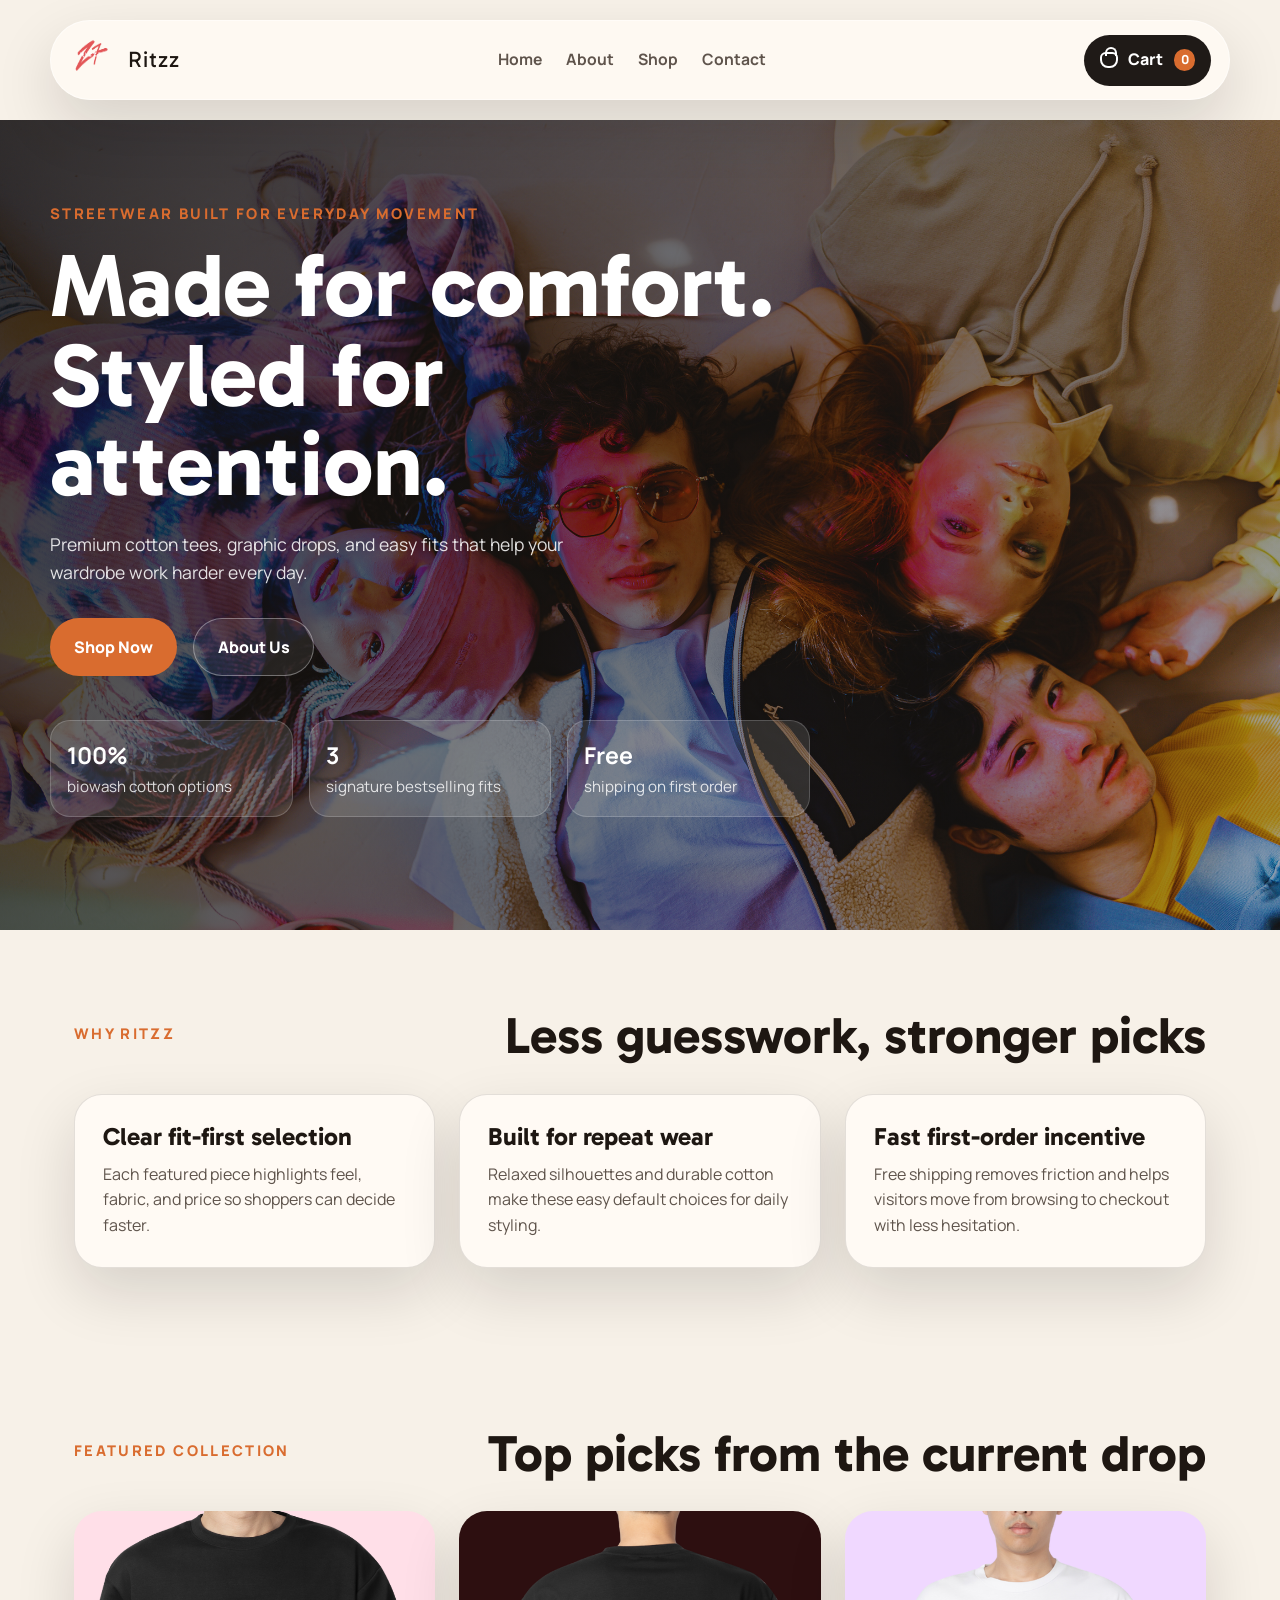
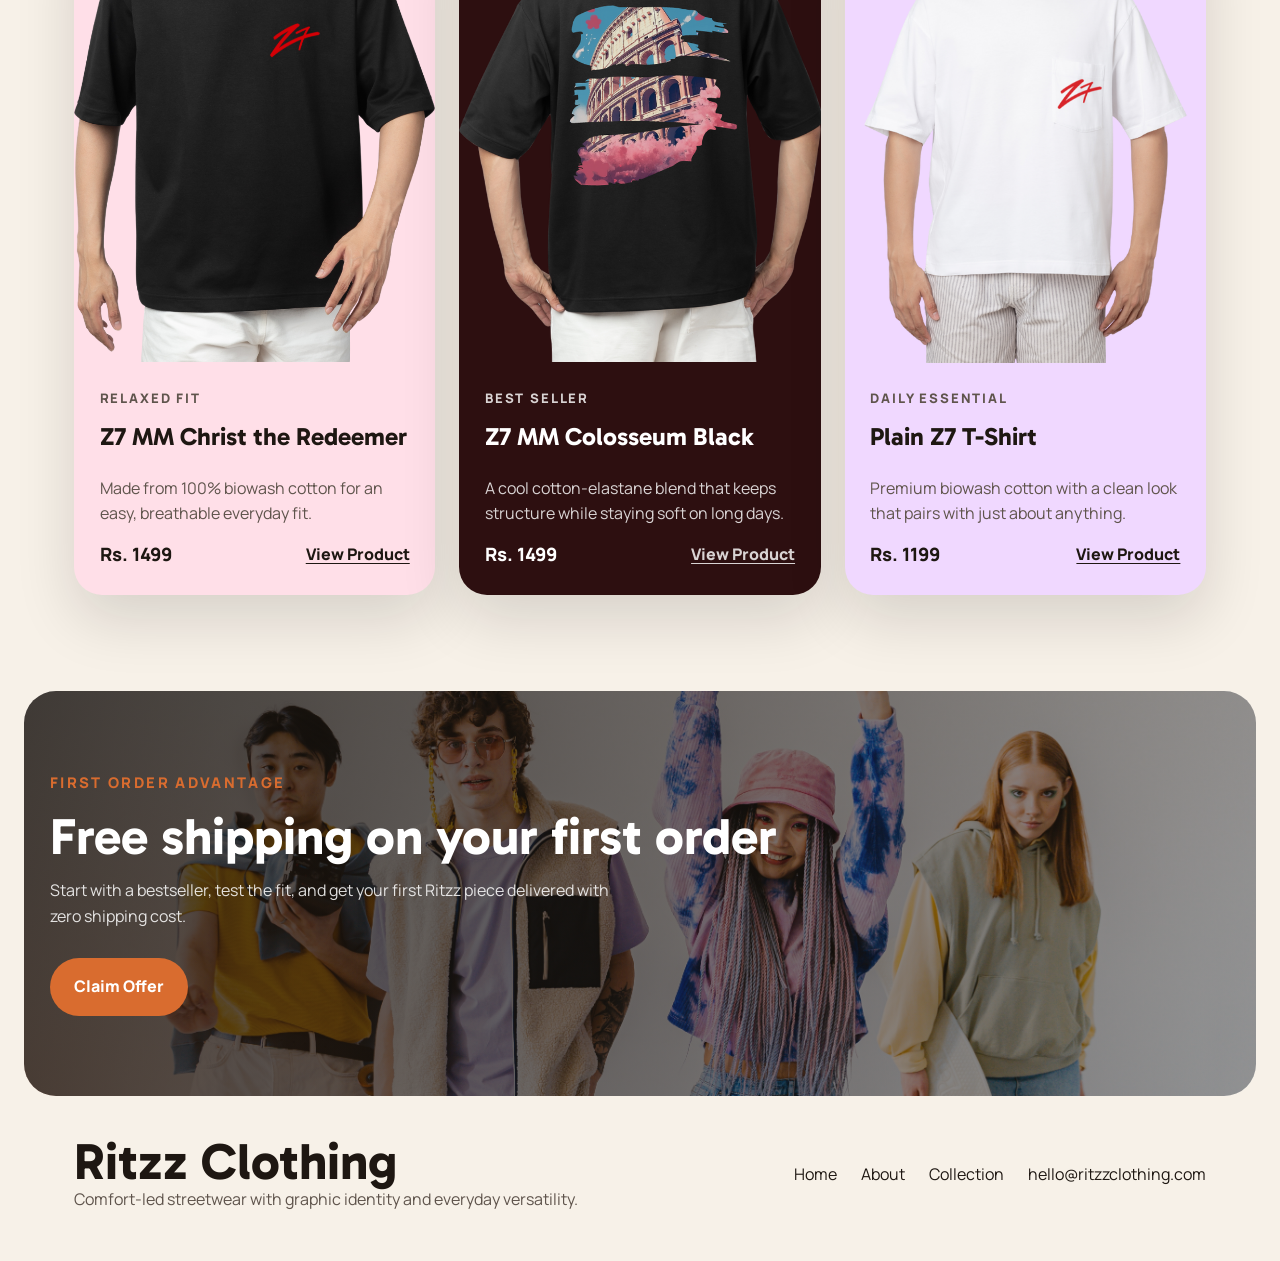
==== commit 443b65da: "ok" ====
--- a/index.html
+++ b/index.html
@@ -24,12 +24,16 @@
         <span>Ritzz</span>
       </a>
       <ul class="nav-links">
+        <li><a href="#home">Home</a></li>
+        <li><a href="pages/about.html">About</a></li>
         <li><a href="pages/shop.html">Shop</a></li>
-        <li><a href="#benefits">Why Ritzz</a></li>
-        <li><a href="#spotlight">Best Sellers</a></li>
         <li><a href="#contact">Contact</a></li>
       </ul>
-      <a class="nav-cta" href="pages/shop.html">Shop Now</a>
+      <a class="cart-link" href="pages/shop.html#cart-panel" aria-label="Open cart">
+        <span class="cart-icon" aria-hidden="true"></span>
+        <span class="cart-text">Cart</span>
+        <span class="cart-count" data-cart-count>0</span>
+      </a>
     </nav>
   </header>
 
@@ -44,7 +48,7 @@
         </p>
         <div class="hero-actions">
           <a class="btn btn-primary" href="pages/shop.html">Shop Now</a>
-          <a class="btn btn-secondary" href="#benefits">See Benefits</a>
+          <a class="btn btn-secondary" href="pages/about.html">About Us</a>
         </div>
         <div class="hero-metrics" aria-label="Store highlights">
           <div>
@@ -63,9 +67,9 @@
       </div>
     </section>
 
-    <section class="benefits" id="benefits">
+    <section class="benefits" id="about">
       <div class="section-heading">
-        <p class="eyebrow">Why it feels productive to shop here</p>
+        <p class="eyebrow">Why Ritzz</p>
         <h2>Less guesswork, stronger picks</h2>
       </div>
       <div class="benefit-grid">
@@ -149,9 +153,11 @@
     </div>
     <div class="footer-links">
       <a href="#home">Home</a>
+      <a href="pages/about.html">About</a>
       <a href="#collection">Collection</a>
       <a href="mailto:hello@ritzzclothing.com">hello@ritzzclothing.com</a>
     </div>
   </footer>
+  <script src="assets/js/cart.js"></script>
 </body>
 </html>
--- a/assets/css/style.css
+++ b/assets/css/style.css
@@ -94,6 +94,7 @@
 }
 
 .nav-cta,
+.cart-link,
 .btn {
   border-radius: 999px;
   display: inline-flex;
@@ -108,14 +109,57 @@
   padding: 0.8rem 1.15rem;
 }
 
+.cart-link {
+  align-items: center;
+  background: var(--surface-strong);
+  color: #fff;
+  gap: 0.65rem;
+  padding: 0.8rem 1rem;
+}
+
+.cart-icon {
+  border: 2px solid currentColor;
+  border-radius: 0.35rem 0.35rem 0.5rem 0.5rem;
+  display: inline-block;
+  height: 1rem;
+  position: relative;
+  width: 1.1rem;
+}
+
+.cart-icon::before {
+  border: 2px solid currentColor;
+  border-bottom: 0;
+  border-radius: 0.75rem 0.75rem 0 0;
+  content: "";
+  height: 0.45rem;
+  left: 0.14rem;
+  position: absolute;
+  top: -0.45rem;
+  width: 0.5rem;
+}
+
+.cart-count {
+  align-items: center;
+  background: var(--accent);
+  border-radius: 999px;
+  color: #fff;
+  display: inline-flex;
+  font-size: 0.78rem;
+  height: 1.35rem;
+  justify-content: center;
+  min-width: 1.35rem;
+  padding: 0 0.35rem;
+}
+
 .nav-cta:hover,
+.cart-link:hover,
 .btn:hover {
   transform: translateY(-2px);
 }
 
 .hero {
   align-items: center;
-  background: url("bg1.jpg") center center / cover no-repeat;
+  background: url("../images/bg1.jpg") center center / cover no-repeat;
   display: flex;
   min-height: 90vh;
   overflow: hidden;
@@ -125,9 +169,9 @@
 
 .hero-overlay,
 .promo::before {
+  content: "";
   inset: 0;
   position: absolute;
-  content: "";
 }
 
 .hero-overlay {
@@ -164,12 +208,15 @@
 .hero h1,
 .section-heading h2,
 .promo h2,
-.site-footer h2 {
+.site-footer h2,
+.shop-hero h1,
+.shop-card-copy h3 {
   font-family: "Gabarito", sans-serif;
   line-height: 1;
 }
 
-.hero h1 {
+.hero h1,
+.shop-hero h1 {
   font-size: clamp(3rem, 7vw, 6.3rem);
   max-width: 760px;
 }
@@ -208,6 +255,17 @@
   color: #fff;
 }
 
+.btn-ghost {
+  background: transparent;
+  border-color: var(--line);
+  color: var(--text);
+}
+
+.btn-cart {
+  background: var(--surface-strong);
+  color: #fff;
+}
+
 .hero-metrics {
   display: grid;
   gap: 1rem;
@@ -253,7 +311,8 @@
 }
 
 .benefit-grid,
-.product-grid {
+.product-grid,
+.shop-grid {
   display: grid;
   gap: 1.5rem;
 }
@@ -262,16 +321,27 @@
   grid-template-columns: repeat(3, minmax(0, 1fr));
 }
 
+.product-grid,
+.shop-grid {
+  grid-template-columns: repeat(3, minmax(0, 1fr));
+}
+
 .benefit-card,
-.product-card {
+.product-card,
+.shop-card {
   border-radius: 1.75rem;
   box-shadow: var(--shadow);
   overflow: hidden;
 }
 
-.benefit-card {
+.benefit-card,
+.shop-card,
+.shop-note {
   background: var(--surface);
   border: 1px solid var(--line);
+}
+
+.benefit-card {
   padding: 1.75rem;
 }
 
@@ -285,26 +355,28 @@
 
 .benefit-card p,
 .product-copy p,
-.site-footer p {
+.site-footer p,
+.shop-toolbar p,
+.shop-card-copy p,
+.shop-note p {
   color: var(--text-soft);
 }
 
-.product-grid {
-  grid-template-columns: repeat(3, minmax(0, 1fr));
-}
-
-.product-card {
+.product-card,
+.shop-card {
   display: flex;
   flex-direction: column;
 }
 
-.product-card img {
+.product-card img,
+.shop-card img {
   aspect-ratio: 4 / 5;
   object-fit: cover;
   width: 100%;
 }
 
-.product-copy {
+.product-copy,
+.shop-card-copy {
   display: flex;
   flex: 1;
   flex-direction: column;
@@ -338,9 +410,11 @@
   text-transform: uppercase;
 }
 
-.product-meta {
-  align-items: center;
-  display: flex;
+.product-meta,
+.shop-card-meta {
+  align-items: center;
+  display: flex;
+  gap: 1rem;
   justify-content: space-between;
   margin-top: auto;
 }
@@ -356,13 +430,381 @@
   text-underline-offset: 0.18em;
 }
 
+.page-shell {
+  min-height: 100vh;
+  padding: 0 1.5rem 4rem;
+}
+
+.shop-hero {
+  margin: 1.5rem auto 0;
+  max-width: 1180px;
+  padding: 3rem;
+  overflow: hidden;
+  position: relative;
+  border-radius: 2rem;
+  background:
+    linear-gradient(135deg, rgba(31, 26, 23, 0.94), rgba(31, 26, 23, 0.56)),
+    url("../images/imgd.png") center center / cover no-repeat;
+  box-shadow: var(--shadow);
+  color: #fff;
+}
+
+.shop-hero p:not(.eyebrow) {
+  color: rgba(255, 255, 255, 0.84);
+  margin-top: 1rem;
+  max-width: 620px;
+}
+
+.shop-toolbar {
+  align-items: center;
+  display: flex;
+  gap: 1rem;
+  justify-content: space-between;
+  margin: 2rem auto 0;
+  max-width: 1180px;
+}
+
+.toolbar-actions,
+.shop-actions {
+  display: flex;
+  flex-wrap: wrap;
+  gap: 0.85rem;
+}
+
+.shop-grid {
+  margin: 2rem auto 0;
+  max-width: 1040px;
+}
+
+.shop-card {
+  max-width: 320px;
+  width: 100%;
+  justify-self: center;
+  display: grid;
+  grid-template-rows: auto 1fr;
+}
+
+.shop-card-media {
+  position: relative;
+}
+
+.shop-card img {
+  aspect-ratio: 1 / 1;
+  object-fit: cover;
+  width: 100%;
+}
+
+.shop-badge {
+  position: absolute;
+  top: 0.9rem;
+  left: 0.9rem;
+  background: rgba(31, 26, 23, 0.88);
+  color: #fff;
+  border-radius: 999px;
+  padding: 0.35rem 0.7rem;
+  font-size: 0.72rem;
+  font-weight: 800;
+  letter-spacing: 0.08em;
+  text-transform: uppercase;
+}
+
+.shop-card-copy h3 {
+  font-size: 1.28rem;
+}
+
+.shop-card-copy {
+  padding: 1.2rem;
+}
+
+.shop-card-copy p {
+  font-size: 0.95rem;
+}
+
+.shop-points {
+  color: var(--text-soft);
+  display: grid;
+  gap: 0.35rem;
+  list-style: none;
+  margin: 0.2rem 0 0;
+}
+
+.shop-points li {
+  position: relative;
+  padding-left: 1rem;
+  font-size: 0.9rem;
+}
+
+.shop-points li::before {
+  content: "";
+  width: 0.38rem;
+  height: 0.38rem;
+  background: var(--accent);
+  border-radius: 999px;
+  position: absolute;
+  left: 0;
+  top: 0.52rem;
+}
+
+.size-pill {
+  background: rgba(217, 108, 47, 0.1);
+  border-radius: 999px;
+  color: var(--text);
+  font-size: 0.82rem;
+  font-weight: 700;
+  padding: 0.35rem 0.7rem;
+}
+
+.shop-note {
+  border-radius: 1.75rem;
+  box-shadow: var(--shadow);
+  margin: 3rem auto 0;
+  max-width: 1180px;
+  padding: 1.5rem;
+}
+
+.about-hero,
+.about-story,
+.about-grid,
+.about-note {
+  margin: 0 auto;
+  max-width: 1180px;
+}
+
+.about-hero {
+  margin-top: 1.5rem;
+  padding: 3rem;
+  border-radius: 2rem;
+  background:
+    linear-gradient(135deg, rgba(31, 26, 23, 0.94), rgba(31, 26, 23, 0.56)),
+    url("../images/bg1.jpg") center center / cover no-repeat;
+  box-shadow: var(--shadow);
+  color: #fff;
+}
+
+.about-hero h1,
+.about-story h2,
+.about-note h2,
+.about-panel h3,
+.about-card h3 {
+  font-family: "Gabarito", sans-serif;
+  line-height: 1.05;
+}
+
+.about-hero h1,
+.about-story h2,
+.about-note h2 {
+  font-size: clamp(2.4rem, 5vw, 4.4rem);
+}
+
+.about-hero p:not(.eyebrow) {
+  color: rgba(255, 255, 255, 0.86);
+  margin-top: 1rem;
+  max-width: 700px;
+}
+
+.about-story {
+  display: grid;
+  gap: 1.5rem;
+  grid-template-columns: minmax(0, 1.4fr) minmax(280px, 0.8fr);
+  margin-top: 2rem;
+}
+
+.about-copy,
+.about-panel,
+.about-card,
+.about-note {
+  background: var(--surface);
+  border: 1px solid var(--line);
+  border-radius: 1.75rem;
+  box-shadow: var(--shadow);
+}
+
+.about-copy,
+.about-panel,
+.about-note {
+  padding: 1.75rem;
+}
+
+.about-copy p:not(.eyebrow),
+.about-panel p,
+.about-card p,
+.about-note p:not(.eyebrow) {
+  color: var(--text-soft);
+}
+
+.about-copy p:not(.eyebrow) + p:not(.eyebrow) {
+  margin-top: 1rem;
+}
+
+.about-panel h3,
+.about-card h3 {
+  font-size: 1.45rem;
+  margin-bottom: 0.9rem;
+}
+
+.about-list {
+  display: grid;
+  gap: 0.7rem;
+  list-style: none;
+}
+
+.about-list li {
+  color: var(--text-soft);
+  padding-left: 1rem;
+  position: relative;
+}
+
+.about-list li::before {
+  content: "";
+  position: absolute;
+  left: 0;
+  top: 0.65rem;
+  width: 0.38rem;
+  height: 0.38rem;
+  border-radius: 999px;
+  background: var(--accent);
+}
+
+.about-grid {
+  display: grid;
+  gap: 1.5rem;
+  grid-template-columns: repeat(3, minmax(0, 1fr));
+  margin-top: 2rem;
+}
+
+.about-card {
+  padding: 1.5rem;
+}
+
+.about-note {
+  margin-top: 2rem;
+}
+
+.cart-panel {
+  max-width: 980px;
+}
+
+.cart-list {
+  display: grid;
+  gap: 0.85rem;
+  margin-top: 1.25rem;
+}
+
+.cart-item {
+  align-items: center;
+  background: #fff;
+  border: 1px solid var(--line);
+  border-radius: 1rem;
+  display: grid;
+  gap: 1rem;
+  grid-template-columns: minmax(0, 1fr) auto auto;
+  padding: 1rem 1.1rem;
+}
+
+.cart-item-main {
+  display: grid;
+  gap: 0.18rem;
+}
+
+.cart-item-meta {
+  color: var(--text-soft);
+  font-size: 0.88rem;
+}
+
+.cart-item-price {
+  font-weight: 800;
+}
+
+.cart-qty {
+  align-items: center;
+  display: inline-flex;
+  border: 1px solid var(--line);
+  border-radius: 999px;
+  overflow: hidden;
+}
+
+.cart-qty button {
+  background: transparent;
+  border: 0;
+  color: var(--text);
+  cursor: pointer;
+  font: inherit;
+  font-weight: 800;
+  height: 2.2rem;
+  width: 2.2rem;
+}
+
+.cart-qty span {
+  align-items: center;
+  display: inline-flex;
+  font-weight: 800;
+  height: 2.2rem;
+  justify-content: center;
+  min-width: 2rem;
+}
+
+.cart-remove {
+  background: transparent;
+  border: 0;
+  color: var(--accent-dark);
+  cursor: pointer;
+  font: inherit;
+  font-weight: 800;
+  text-decoration: underline;
+}
+
+.cart-summary-grid {
+  display: grid;
+  gap: 0.9rem;
+  grid-template-columns: repeat(4, minmax(0, 1fr));
+  margin-top: 1rem;
+}
+
+.cart-summary {
+  align-items: center;
+  background: #fff;
+  border: 1px solid var(--line);
+  border-radius: 1rem;
+  display: grid;
+  gap: 1rem;
+  padding: 1rem 1.1rem;
+}
+
+.cart-item strong,
+.cart-summary strong {
+  font-family: "Gabarito", sans-serif;
+  font-size: 1.05rem;
+}
+
+.cart-item span,
+.cart-empty,
+.cart-summary span {
+  color: var(--text-soft);
+}
+
+.cart-summary-total {
+  background: var(--surface-strong);
+}
+
+.cart-summary-total strong,
+.cart-summary-total span {
+  color: #fff;
+}
+
+.cart-footer-actions {
+  display: flex;
+  flex-wrap: wrap;
+  gap: 0.85rem;
+  margin-top: 1rem;
+}
+
 .promo {
-  background: url("bg2.jpg") center center / cover no-repeat;
+  background: url("../images/bg2.jpg") center center / cover no-repeat;
+  border-radius: 2rem;
   margin: 1rem 1.5rem 0;
   overflow: hidden;
   padding: 5rem 1.5rem;
   position: relative;
-  border-radius: 2rem;
 }
 
 .promo::before {
@@ -402,15 +844,16 @@
   .navbar,
   .site-footer,
   .section-heading {
+    align-items: flex-start;
     border-radius: 1.5rem;
     flex-direction: column;
-    align-items: flex-start;
   }
 
   .nav-links,
   .hero-metrics,
   .benefit-grid,
-  .product-grid {
+  .product-grid,
+  .shop-grid {
     grid-template-columns: 1fr;
   }
 
@@ -426,6 +869,26 @@
 
   .footer-links {
     justify-content: flex-start;
+  }
+
+  .shop-toolbar,
+  .shop-card-meta,
+  .shop-actions {
+    align-items: flex-start;
+    flex-direction: column;
+  }
+
+  .about-story,
+  .about-grid {
+    grid-template-columns: 1fr;
+  }
+
+  .cart-item {
+    grid-template-columns: 1fr;
+  }
+
+  .cart-summary-grid {
+    grid-template-columns: 1fr 1fr;
   }
 }
 
@@ -445,7 +908,8 @@
   .benefits,
   .collection,
   .promo,
-  .site-footer {
+  .site-footer,
+  .page-shell {
     padding-left: 1rem;
     padding-right: 1rem;
   }
@@ -455,23 +919,46 @@
     padding-top: 6.5rem;
   }
 
-  .hero h1 {
+  .hero h1,
+  .shop-hero h1 {
     font-size: clamp(2.5rem, 14vw, 4rem);
   }
 
   .hero-copy,
-  .promo p:not(.eyebrow) {
+  .promo p:not(.eyebrow),
+  .shop-hero p:not(.eyebrow) {
     font-size: 1rem;
   }
 
   .hero-actions,
-  .product-meta {
+  .product-meta,
+  .shop-actions {
+    align-items: flex-start;
     flex-direction: column;
-    align-items: flex-start;
   }
 
   .btn,
-  .product-meta a {
+  .product-meta a,
+  .shop-actions .btn {
     width: 100%;
   }
-}
+
+  .cart-summary-grid {
+    grid-template-columns: 1fr;
+  }
+
+  .cart-footer-actions .btn {
+    width: 100%;
+  }
+
+  .about-hero,
+  .about-copy,
+  .about-panel,
+  .about-note {
+    padding: 1.25rem;
+  }
+
+  .shop-hero {
+    padding: 2rem 1.25rem;
+  }
+}
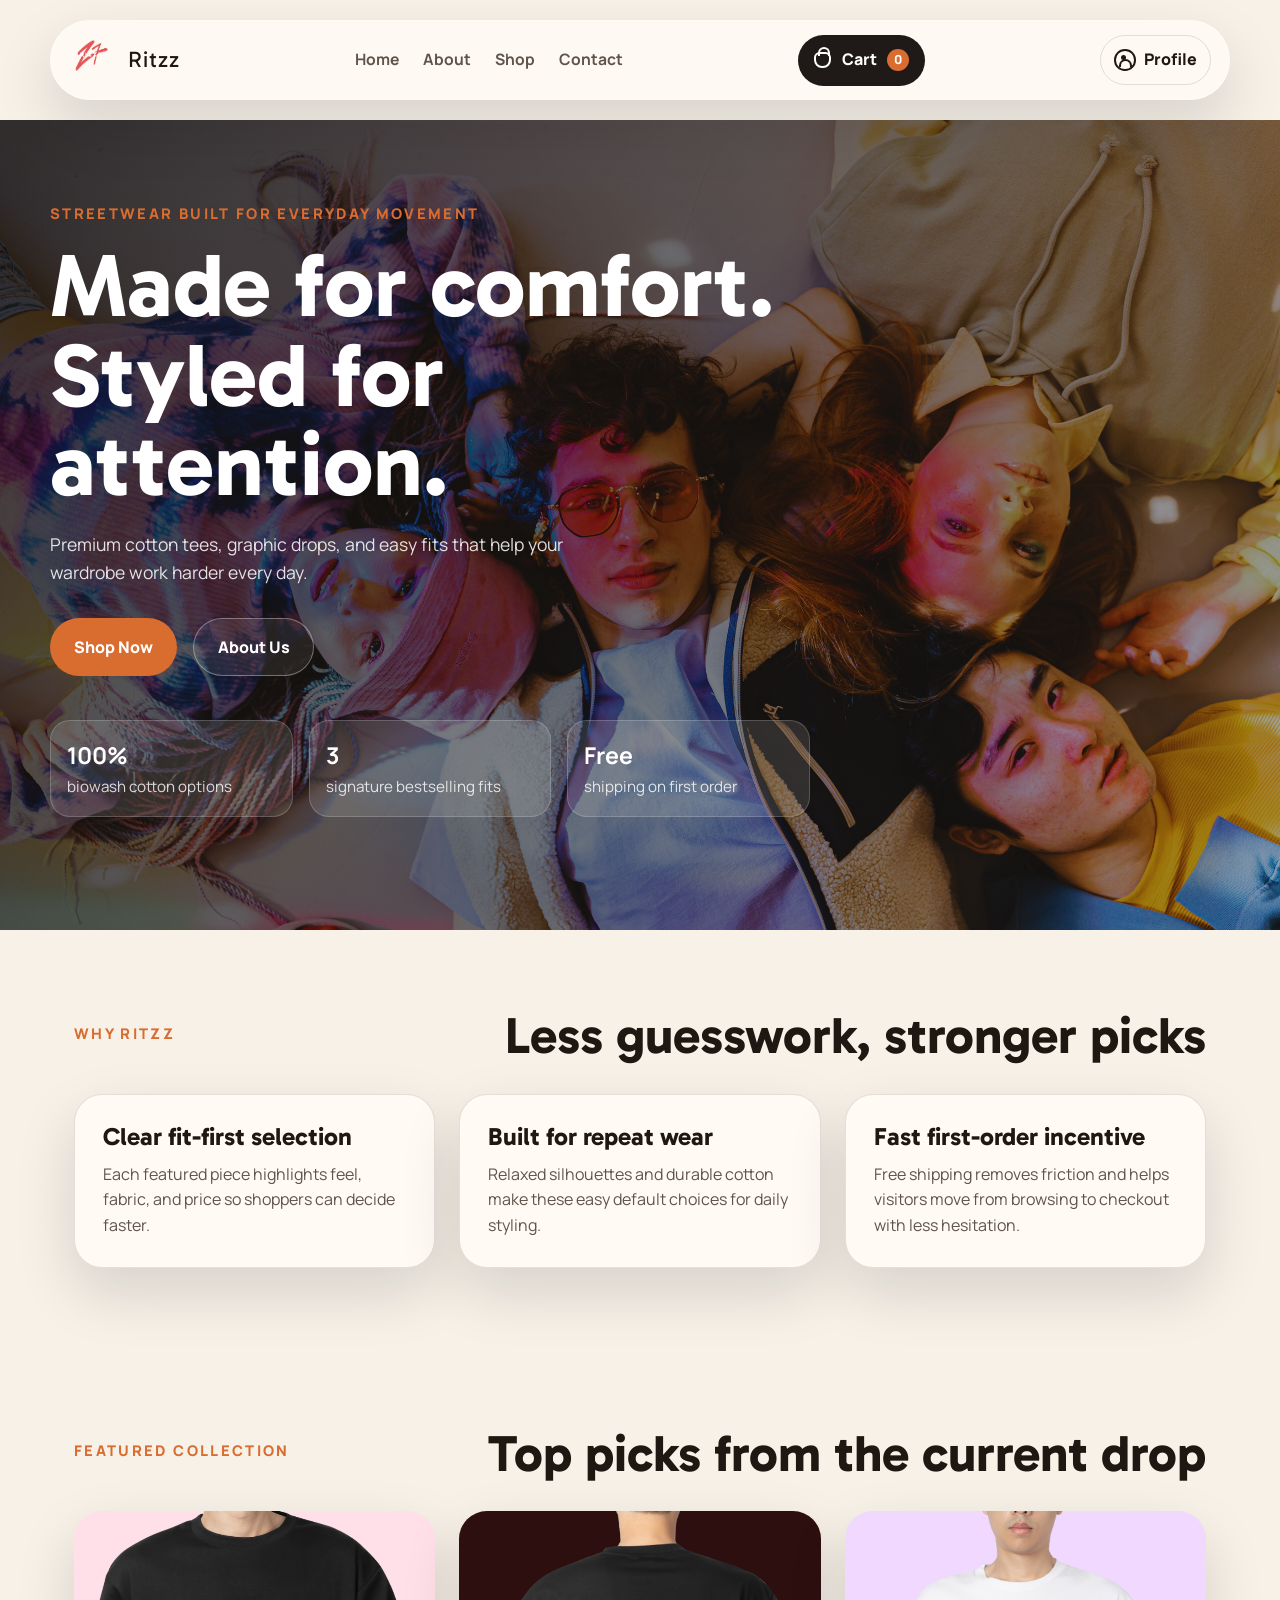
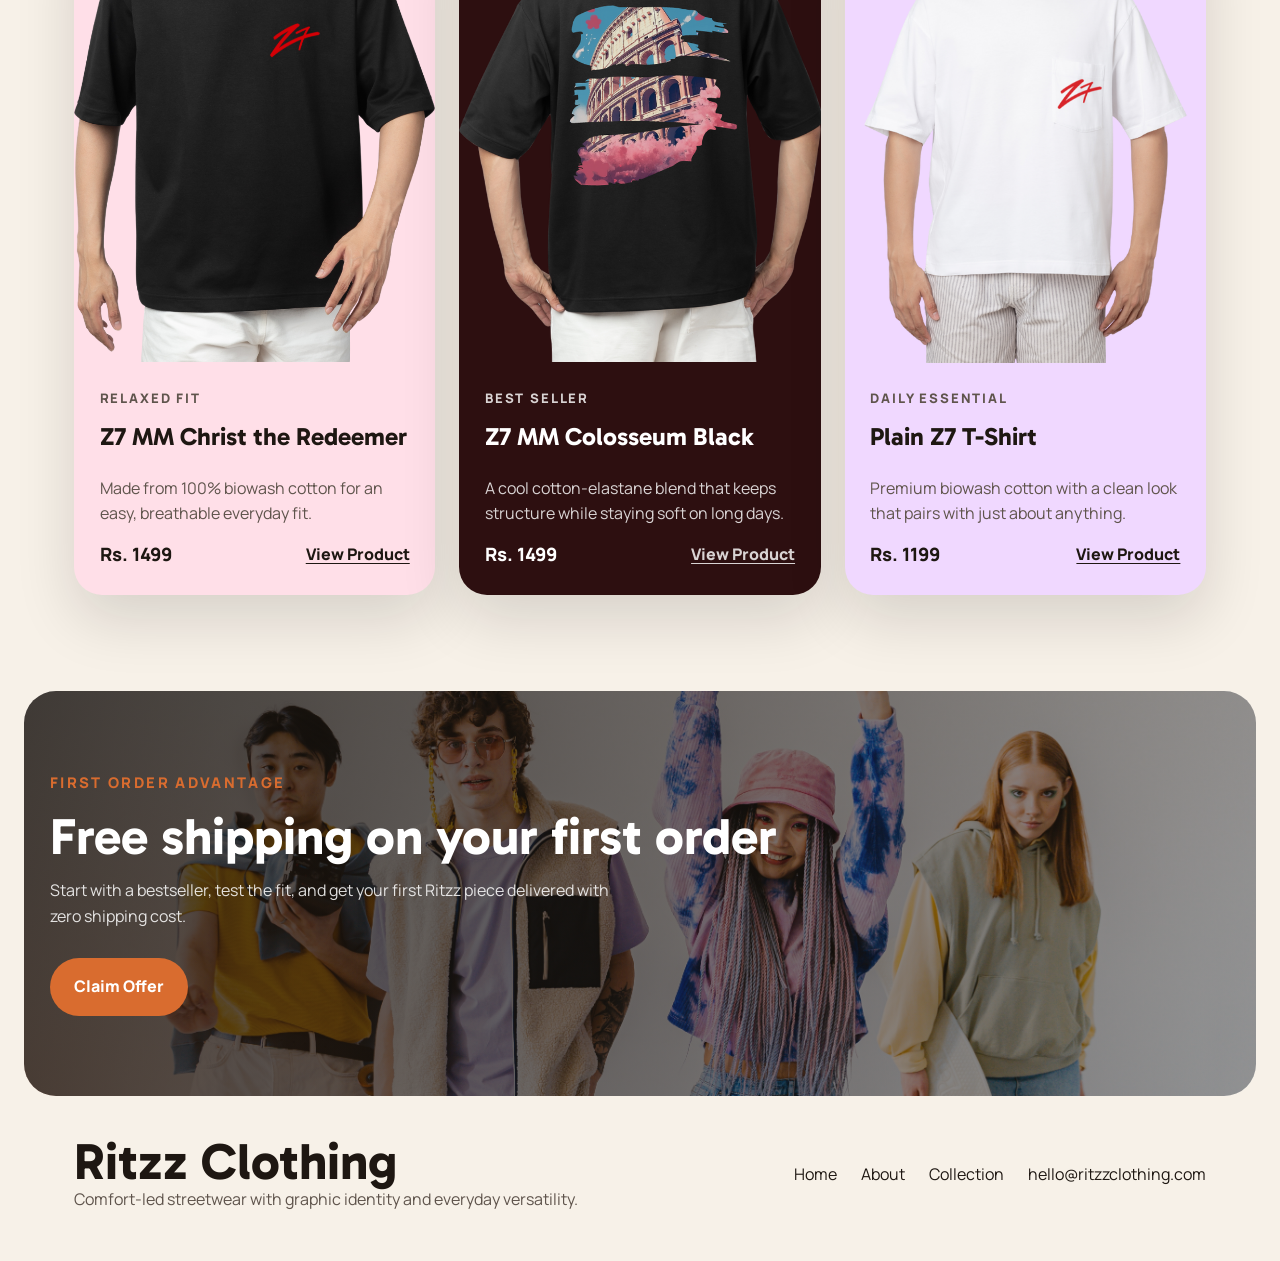
==== commit 5564c353: "all done" ====
--- a/index.html
+++ b/index.html
@@ -1,21 +1,20 @@
 <!DOCTYPE html>
 <html lang="en">
+
 <head>
   <meta charset="UTF-8">
   <meta name="viewport" content="width=device-width, initial-scale=1.0">
   <title>Ritzz Clothing</title>
-  <meta
-    name="description"
-    content="Ritzz Clothing offers premium streetwear essentials with bold graphics, relaxed fits, and first-order free shipping."
-  >
+  <meta name="description"
+    content="Ritzz Clothing offers premium streetwear essentials with bold graphics, relaxed fits, and first-order free shipping.">
   <link rel="preconnect" href="https://fonts.googleapis.com">
   <link rel="preconnect" href="https://fonts.gstatic.com" crossorigin>
   <link
     href="https://fonts.googleapis.com/css2?family=Gabarito:wght@400;600;800&family=Manrope:wght@400;500;700;800&display=swap"
-    rel="stylesheet"
-  >
+    rel="stylesheet">
   <link rel="stylesheet" href="assets/css/style.css">
 </head>
+
 <body>
   <header class="site-header" id="home">
     <nav class="navbar" aria-label="Primary">
@@ -33,6 +32,10 @@
         <span class="cart-icon" aria-hidden="true"></span>
         <span class="cart-text">Cart</span>
         <span class="cart-count" data-cart-count>0</span>
+      </a>
+      <a class="profile-link" href="pages/shop.html#profile" aria-label="Open profile">
+        <span class="profile-icon" aria-hidden="true"></span>
+        <span class="profile-text">Profile</span>
       </a>
     </nav>
   </header>
@@ -160,4 +163,5 @@
   </footer>
   <script src="assets/js/cart.js"></script>
 </body>
-</html>
+
+</html>
--- a/assets/css/style.css
+++ b/assets/css/style.css
@@ -95,6 +95,7 @@
 
 .nav-cta,
 .cart-link,
+.profile-link,
 .btn {
   border-radius: 999px;
   display: inline-flex;
@@ -112,9 +113,53 @@
 .cart-link {
   align-items: center;
   background: var(--surface-strong);
+  border: 0;
   color: #fff;
+  cursor: pointer;
   gap: 0.65rem;
   padding: 0.8rem 1rem;
+}
+
+.profile-link {
+  align-items: center;
+  background: transparent;
+  border: 1px solid var(--line);
+  color: var(--text);
+  cursor: pointer;
+  gap: 0.5rem;
+  padding: 0.7rem 0.85rem;
+}
+
+.profile-icon {
+  border: 2px solid currentColor;
+  border-radius: 50%;
+  display: inline-block;
+  height: 1.35rem;
+  position: relative;
+  width: 1.35rem;
+}
+
+.profile-icon::before {
+  background: currentColor;
+  border-radius: 50%;
+  content: "";
+  height: 0.32rem;
+  left: 0.32rem;
+  position: absolute;
+  top: 0.22rem;
+  width: 0.32rem;
+}
+
+.profile-icon::after {
+  border: 2px solid currentColor;
+  border-bottom: 0;
+  border-radius: 0.6rem 0.6rem 0 0;
+  bottom: 0.12rem;
+  content: "";
+  height: 0.35rem;
+  left: 0.2rem;
+  position: absolute;
+  width: 0.55rem;
 }
 
 .cart-icon {
@@ -471,17 +516,61 @@
   gap: 0.85rem;
 }
 
+.price-sort-control {
+  align-items: center;
+  color: var(--text-soft);
+  display: inline-flex;
+  font-size: 0.85rem;
+  font-weight: 800;
+  gap: 0.55rem;
+}
+
+.price-sort-control select {
+  background: var(--surface);
+  border: 1px solid var(--line);
+  border-radius: 999px;
+  color: var(--text);
+  font: inherit;
+  padding: 0.75rem 2rem 0.75rem 0.9rem;
+}
+
+.order-success-toast {
+  background: #286b3d;
+  border-radius: 0.75rem;
+  bottom: 1.5rem;
+  box-shadow: var(--shadow);
+  color: #fff;
+  font-weight: 800;
+  padding: 0.9rem 1.2rem;
+  position: fixed;
+  right: 1.5rem;
+  z-index: 120;
+}
+
+.order-success-toast[hidden] {
+  display: none;
+}
+
 .shop-grid {
   margin: 2rem auto 0;
-  max-width: 1040px;
+  max-width: 1180px;
+  grid-template-columns: repeat(4, minmax(0, 1fr));
+  gap: 1rem;
 }
 
 .shop-card {
-  max-width: 320px;
+  max-width: 280px;
   width: 100%;
   justify-self: center;
   display: grid;
   grid-template-rows: auto 1fr;
+  cursor: pointer;
+  transition: transform 0.2s ease, box-shadow 0.2s ease;
+}
+
+.shop-card:hover {
+  box-shadow: 0 28px 62px rgba(24, 16, 11, 0.2);
+  transform: translateY(-4px);
 }
 
 .shop-card-media {
@@ -509,15 +598,561 @@
 }
 
 .shop-card-copy h3 {
-  font-size: 1.28rem;
+  font-size: 1.1rem;
 }
 
 .shop-card-copy {
-  padding: 1.2rem;
+  gap: 0.6rem;
+  padding: 0.95rem;
 }
 
 .shop-card-copy p {
-  font-size: 0.95rem;
+  font-size: 0.82rem;
+}
+
+.shop-card .btn {
+  padding: 0.7rem 0.85rem;
+}
+
+.product-title-row {
+  align-items: flex-start;
+  display: flex;
+  gap: 0.5rem;
+  justify-content: space-between;
+}
+
+.product-title-row h3 {
+  max-width: 68%;
+}
+
+.card-rating {
+  background: #fff0da;
+  border-radius: 999px;
+  color: #9c5918;
+  font-size: 0.72rem;
+  font-weight: 800;
+  padding: 0.22rem 0.4rem;
+  white-space: nowrap;
+}
+
+.card-size-label {
+  align-items: center;
+  color: var(--text-soft);
+  display: flex;
+  font-size: 0.75rem;
+  font-weight: 800;
+  gap: 0.35rem;
+  justify-content: space-between;
+}
+
+.card-size-label select,
+.detail-size select {
+  background: #fff;
+  border: 1px solid var(--line);
+  border-radius: 0.45rem;
+  color: var(--text);
+  font: inherit;
+  font-weight: 700;
+  padding: 0.28rem 0.4rem;
+}
+
+.shop-card .shop-card-meta {
+  gap: 0.5rem;
+}
+
+.shop-card .price {
+  font-size: 1rem;
+}
+
+.shop-note-compact {
+  align-items: center;
+  display: flex;
+  flex-wrap: wrap;
+  gap: 0.6rem 1.2rem;
+  justify-content: space-between;
+}
+
+.shop-note-compact .eyebrow,
+.shop-note-compact h2,
+.shop-note-compact p {
+  margin: 0;
+}
+
+.modal {
+  display: none;
+  inset: 0;
+  padding: 1.25rem;
+  position: fixed;
+  z-index: 100;
+}
+
+.modal.is-open {
+  align-items: center;
+  display: flex;
+  justify-content: center;
+}
+
+.modal-backdrop {
+  background: rgba(21, 16, 12, 0.62);
+  inset: 0;
+  position: absolute;
+}
+
+.modal-card {
+  background: var(--surface);
+  border: 1px solid var(--line);
+  border-radius: 1.5rem;
+  box-shadow: var(--shadow);
+  max-height: calc(100vh - 2.5rem);
+  max-width: 980px;
+  overflow: auto;
+  padding: 1.5rem;
+  position: relative;
+  width: 100%;
+}
+
+.modal-close {
+  align-items: center;
+  background: var(--surface-strong);
+  border: 0;
+  border-radius: 50%;
+  color: #fff;
+  cursor: pointer;
+  display: inline-flex;
+  font-size: 1.5rem;
+  height: 2.25rem;
+  justify-content: center;
+  line-height: 1;
+  position: absolute;
+  right: 1rem;
+  top: 1rem;
+  width: 2.25rem;
+}
+
+.checkout-card {
+  max-width: 560px;
+}
+
+.checkout-card h2 {
+  font-family: "Gabarito", sans-serif;
+  font-size: 2.2rem;
+  margin-bottom: 1.25rem;
+}
+
+.payment-option {
+  align-items: center;
+  border: 1px solid var(--line);
+  border-radius: 1rem;
+  display: flex;
+  justify-content: space-between;
+  margin-top: 0.75rem;
+  padding: 1rem;
+}
+
+.payment-option strong {
+  font-size: 0.78rem;
+}
+
+.payment-option-active {
+  background: rgba(217, 108, 47, 0.1);
+  border-color: var(--accent);
+}
+
+.payment-option-active strong {
+  color: #2e7728;
+}
+
+.payment-option-disabled {
+  color: var(--text-soft);
+  opacity: 0.7;
+}
+
+.checkout-total {
+  font-size: 1.08rem;
+  margin: 1.4rem 0 1rem;
+}
+
+.profile-card {
+  max-width: 860px;
+}
+
+.profile-card h2,
+.orders-card h2,
+.profile-orders-head h3 {
+  font-family: "Gabarito", sans-serif;
+}
+
+.profile-card h2 {
+  font-size: 2.2rem;
+  margin-bottom: 1rem;
+}
+
+.profile-layout {
+  align-items: center;
+  display: grid;
+  gap: 2rem;
+  grid-template-columns: 210px minmax(0, 1fr);
+  padding: 0.5rem 0;
+}
+
+.profile-avatar-panel {
+  align-items: center;
+  display: flex;
+  flex-direction: column;
+}
+
+.profile-avatar {
+  align-items: center;
+  background: var(--surface-strong);
+  border: 5px solid #fff;
+  border-radius: 50%;
+  box-shadow: 0 8px 24px rgba(24, 16, 11, 0.16);
+  color: #fff;
+  display: flex;
+  font-family: "Gabarito", sans-serif;
+  font-size: 3rem;
+  height: 160px;
+  justify-content: center;
+  overflow: hidden;
+  width: 160px;
+}
+
+.profile-avatar img {
+  height: 100%;
+  object-fit: cover;
+  width: 100%;
+}
+
+.profile-avatar img[hidden] {
+  display: none;
+}
+
+.profile-upload {
+  margin-top: 1rem;
+}
+
+.profile-photo-input {
+  height: 1px;
+  opacity: 0;
+  position: absolute;
+  width: 1px;
+}
+
+.profile-photo-input:focus-visible+.profile-photo-message {
+  outline: 2px solid var(--accent);
+}
+
+.profile-photo-message {
+  color: var(--text-soft);
+  font-size: 0.75rem;
+  margin-top: 0.4rem;
+  text-align: center;
+}
+
+.profile-form {
+  display: grid;
+  gap: 0.85rem;
+  grid-template-columns: repeat(2, minmax(0, 1fr));
+}
+
+.profile-details>.eyebrow {
+  margin-bottom: 0.35rem;
+}
+
+.profile-address,
+.profile-form-actions {
+  grid-column: 1 / -1;
+}
+
+.profile-form label {
+  color: var(--text-soft);
+  display: grid;
+  font-size: 0.85rem;
+  font-weight: 800;
+  gap: 0.35rem;
+}
+
+.profile-form input,
+.profile-form textarea {
+  background: #fff;
+  border: 1px solid var(--line);
+  border-radius: 0.7rem;
+  color: var(--text);
+  font: inherit;
+  padding: 0.75rem;
+  resize: vertical;
+}
+
+.profile-form .btn {
+  justify-self: start;
+}
+
+.profile-form-actions {
+  display: flex;
+  flex-wrap: wrap;
+  gap: 0.7rem;
+}
+
+.profile-form input:disabled,
+.profile-form textarea:disabled {
+  background: #f4efe9;
+  color: var(--text-soft);
+  cursor: default;
+}
+
+.profile-orders-head {
+  align-items: center;
+  border-top: 1px solid var(--line);
+  display: flex;
+  justify-content: space-between;
+  margin-top: 1.6rem;
+  padding-top: 1.2rem;
+}
+
+.profile-orders-head .eyebrow {
+  margin-bottom: 0.2rem;
+}
+
+.profile-orders-head h3 {
+  font-size: 1.6rem;
+}
+
+.order-card {
+  background: #fff;
+  border: 1px solid var(--line);
+  border-radius: 1rem;
+  margin-top: 0.85rem;
+  padding: 1rem;
+}
+
+.order-products {
+  border-top: 1px solid var(--line);
+  display: grid;
+  gap: 0.45rem;
+  list-style: none;
+  margin-top: 0.75rem;
+  padding-top: 0.75rem;
+}
+
+.order-products li {
+  align-items: baseline;
+  display: flex;
+  flex-wrap: wrap;
+  gap: 0.35rem 0.8rem;
+  justify-content: space-between;
+}
+
+.order-products a {
+  color: var(--accent-dark);
+  font-weight: 800;
+  text-decoration: underline;
+  text-underline-offset: 0.15em;
+}
+
+.order-products li>span {
+  color: var(--text-soft);
+  font-size: 0.82rem;
+}
+
+.order-head {
+  align-items: flex-start;
+  display: flex;
+  justify-content: space-between;
+  gap: 1rem;
+}
+
+.order-head div {
+  display: grid;
+}
+
+.order-head span,
+.order-card p {
+  color: var(--text-soft);
+  font-size: 0.86rem;
+}
+
+.order-status {
+  background: rgba(217, 108, 47, 0.12);
+  border-radius: 999px;
+  color: var(--accent-dark);
+  font-size: 0.72rem;
+  padding: 0.28rem 0.55rem;
+  white-space: nowrap;
+}
+
+.order-status.is-cancelled {
+  background: rgba(150, 25, 25, 0.1);
+  color: #9a2929;
+}
+
+.tracking-line {
+  display: flex;
+  justify-content: space-between;
+  margin: 1rem 0;
+  overflow-x: auto;
+  padding-bottom: 0.2rem;
+}
+
+.tracking-line span {
+  color: #a79d96;
+  display: grid;
+  font-size: 0.69rem;
+  gap: 0.3rem;
+  min-width: 95px;
+  position: relative;
+  text-align: center;
+}
+
+.tracking-line i {
+  background: #d8d0c8;
+  border-radius: 50%;
+  height: 0.7rem;
+  justify-self: center;
+  position: relative;
+  width: 0.7rem;
+  z-index: 1;
+}
+
+.tracking-line span:not(:last-child)::after {
+  background: #d8d0c8;
+  content: "";
+  height: 2px;
+  left: calc(50% + 0.35rem);
+  position: absolute;
+  top: 0.3rem;
+  width: calc(100% - 0.7rem);
+}
+
+.tracking-line .is-active {
+  color: var(--text);
+  font-weight: 800;
+}
+
+.tracking-line .is-active i,
+.tracking-line .is-active::after {
+  background: var(--accent);
+}
+
+.cancel-order {
+  font-size: 0.82rem;
+  padding: 0.6rem 0.9rem;
+}
+
+.order-cancelled {
+  margin-top: 0.6rem;
+}
+
+.product-detail-card {
+  max-width: 860px;
+}
+
+.product-detail-layout {
+  display: grid;
+  gap: 1.75rem;
+  grid-template-columns: minmax(220px, 0.9fr) minmax(280px, 1fr);
+}
+
+.product-detail-layout>img {
+  aspect-ratio: 1 / 1;
+  border-radius: 1rem;
+  height: 100%;
+  object-fit: cover;
+  width: 100%;
+}
+
+.product-detail-layout h2 {
+  font-family: "Gabarito", sans-serif;
+  font-size: clamp(2rem, 4vw, 3.2rem);
+  line-height: 1;
+  margin-bottom: 0.75rem;
+  padding-right: 2rem;
+}
+
+.detail-rating {
+  color: #a45c13;
+  font-weight: 800;
+}
+
+.detail-rating span {
+  color: var(--text-soft);
+  font-size: 0.82rem;
+  font-weight: 500;
+}
+
+.detail-price {
+  font-family: "Gabarito", sans-serif;
+  font-size: 1.5rem;
+  font-weight: 800;
+  margin-top: 0.75rem;
+}
+
+.detail-description {
+  color: var(--text-soft);
+  margin-top: 0.75rem;
+}
+
+.detail-specs {
+  display: grid;
+  gap: 0.55rem;
+  margin: 1rem 0;
+}
+
+.detail-specs div {
+  align-items: center;
+  display: flex;
+  justify-content: space-between;
+}
+
+.detail-specs dt {
+  color: var(--text-soft);
+  font-size: 0.85rem;
+}
+
+.detail-specs dd {
+  font-weight: 800;
+  margin: 0;
+  text-align: right;
+}
+
+.colour-picker strong,
+.detail-size {
+  display: block;
+  font-size: 0.85rem;
+  margin-top: 1rem;
+}
+
+.colour-picker div {
+  display: flex;
+  flex-wrap: wrap;
+  gap: 0.45rem;
+  margin-top: 0.45rem;
+}
+
+.colour-choice {
+  background: #fff;
+  border: 1px solid var(--line);
+  border-radius: 999px;
+  color: var(--text);
+  cursor: pointer;
+  font: inherit;
+  font-size: 0.8rem;
+  padding: 0.4rem 0.7rem;
+}
+
+.colour-choice.is-selected {
+  background: var(--surface-strong);
+  border-color: var(--surface-strong);
+  color: #fff;
+}
+
+.detail-size {
+  align-items: center;
+  display: flex;
+  gap: 0.7rem;
+}
+
+.product-detail-layout .btn {
+  margin-top: 1.2rem;
 }
 
 .shop-points {
@@ -632,7 +1267,7 @@
   color: var(--text-soft);
 }
 
-.about-copy p:not(.eyebrow) + p:not(.eyebrow) {
+.about-copy p:not(.eyebrow)+p:not(.eyebrow) {
   margin-top: 1rem;
 }
 
@@ -841,6 +1476,7 @@
 }
 
 @media (max-width: 980px) {
+
   .navbar,
   .site-footer,
   .section-heading {
@@ -867,6 +1503,10 @@
     width: 100%;
   }
 
+  .profile-link {
+    width: 100%;
+  }
+
   .footer-links {
     justify-content: flex-start;
   }
@@ -876,6 +1516,15 @@
   .shop-actions {
     align-items: flex-start;
     flex-direction: column;
+  }
+
+  .price-sort-control {
+    justify-content: space-between;
+    width: 100%;
+  }
+
+  .shop-grid {
+    grid-template-columns: repeat(2, minmax(0, 1fr));
   }
 
   .about-story,
@@ -961,4 +1610,83 @@
   .shop-hero {
     padding: 2rem 1.25rem;
   }
-}
+
+  .order-success-toast {
+    bottom: 1rem;
+    left: 1rem;
+    right: 1rem;
+    text-align: center;
+  }
+
+  .shop-grid {
+    grid-template-columns: 1fr 1fr;
+    gap: 0.75rem;
+  }
+
+  .shop-card {
+    max-width: none;
+  }
+
+  .shop-card-copy {
+    padding: 0.75rem;
+  }
+
+  .shop-card-copy h3 {
+    font-size: 1rem;
+  }
+
+  .shop-card-copy p {
+    display: none;
+  }
+
+  .size-pill {
+    font-size: 0.68rem;
+    padding: 0.25rem 0.45rem;
+  }
+
+  .shop-note-compact {
+    align-items: flex-start;
+    flex-direction: column;
+  }
+
+  .modal {
+    padding: 0.75rem;
+  }
+
+  .modal-card {
+    max-height: calc(100vh - 1.5rem);
+    padding: 1.2rem;
+  }
+
+  .profile-orders-head {
+    align-items: flex-start;
+    flex-direction: column;
+  }
+
+  .profile-layout {
+    gap: 1rem;
+    grid-template-columns: 1fr;
+  }
+
+  .profile-avatar {
+    height: 132px;
+    width: 132px;
+  }
+
+  .profile-form {
+    grid-template-columns: 1fr;
+  }
+
+  .profile-address,
+  .profile-form-actions {
+    grid-column: auto;
+  }
+
+  .product-detail-layout {
+    grid-template-columns: 1fr;
+  }
+
+  .product-detail-layout>img {
+    max-height: 300px;
+  }
+}
